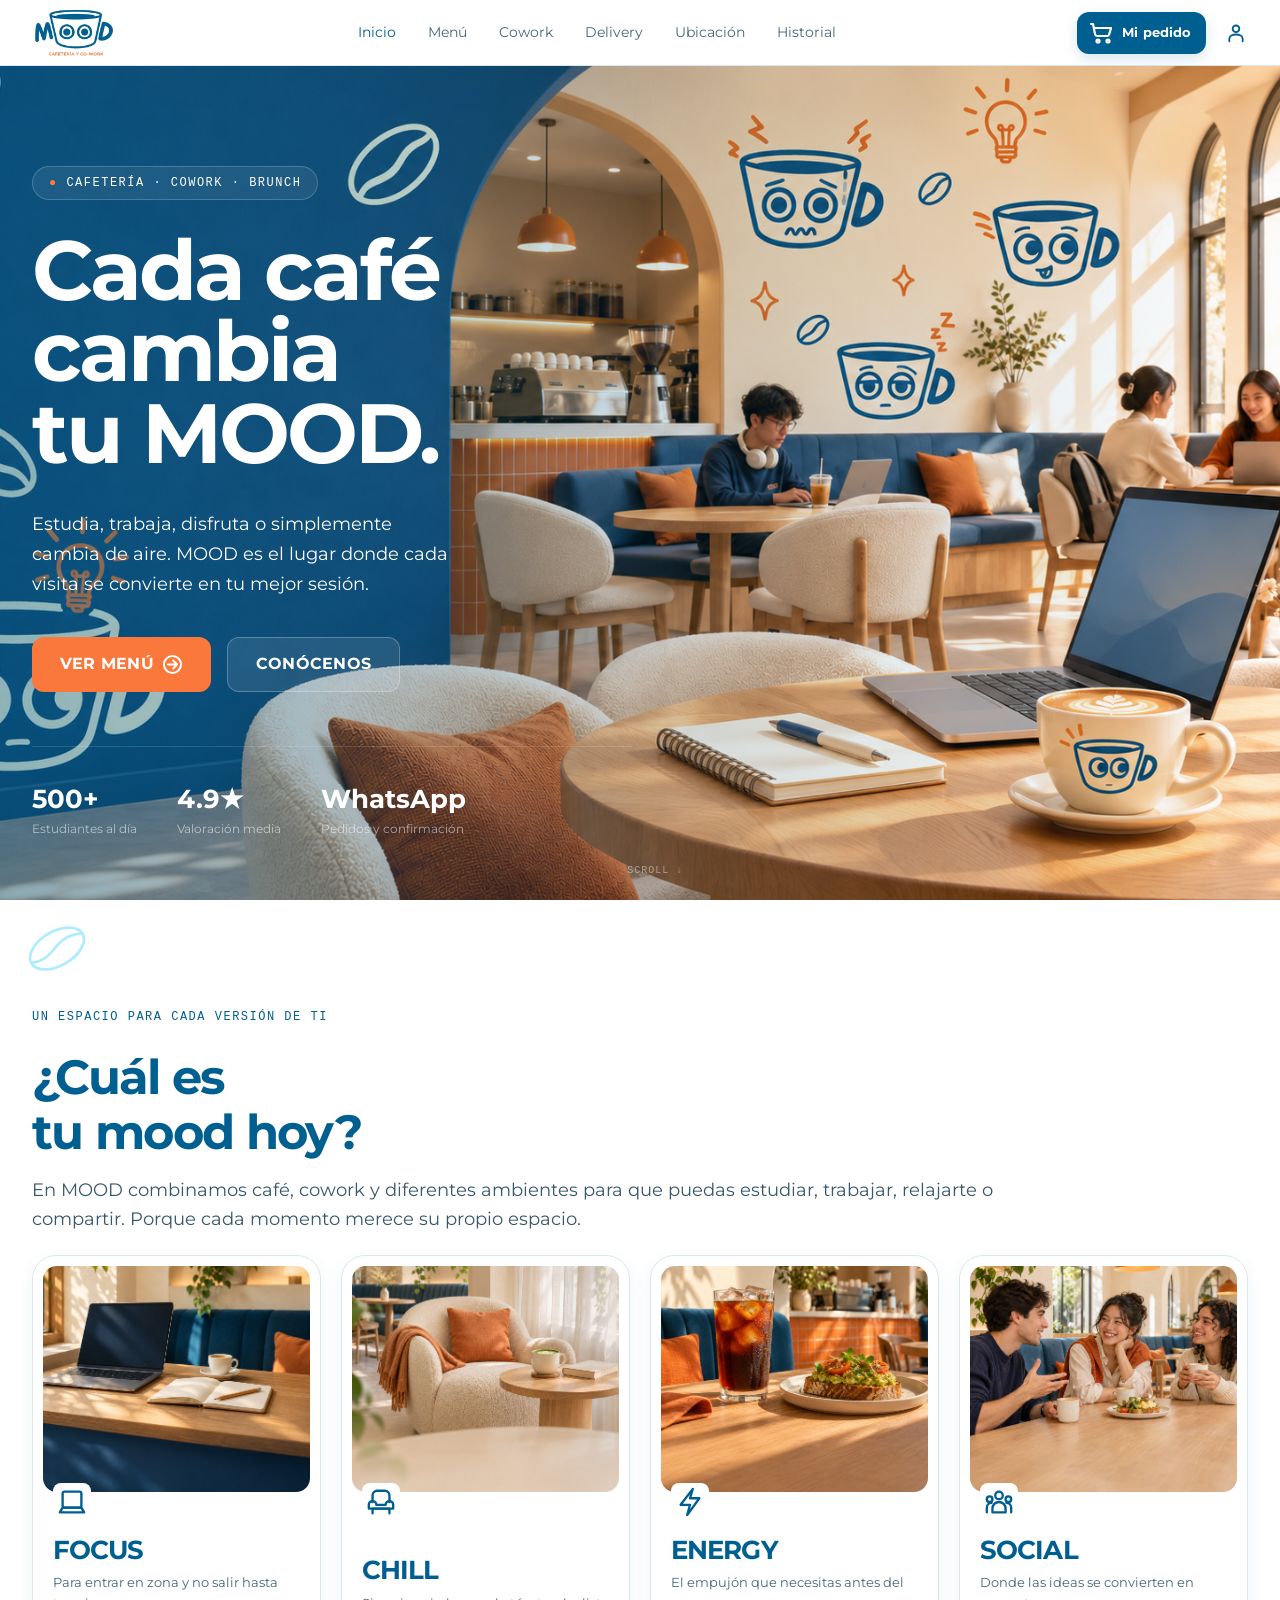
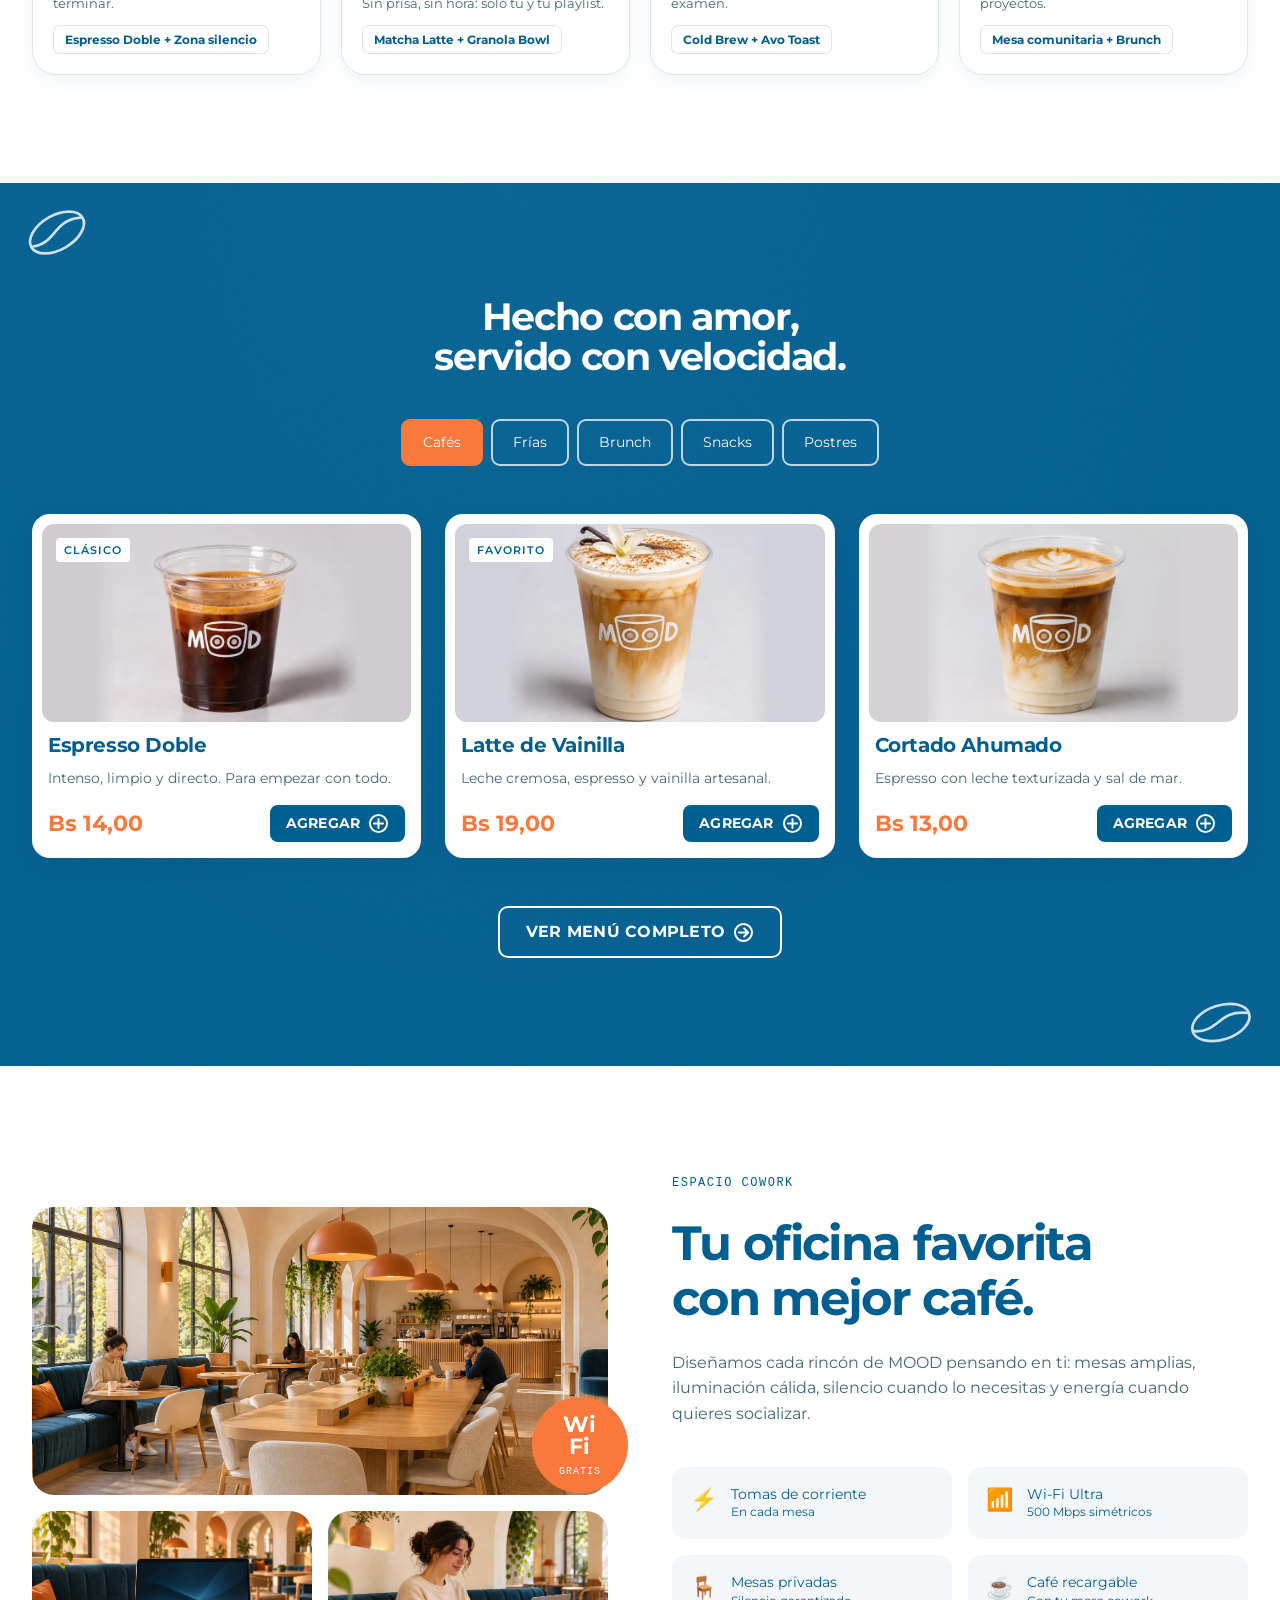
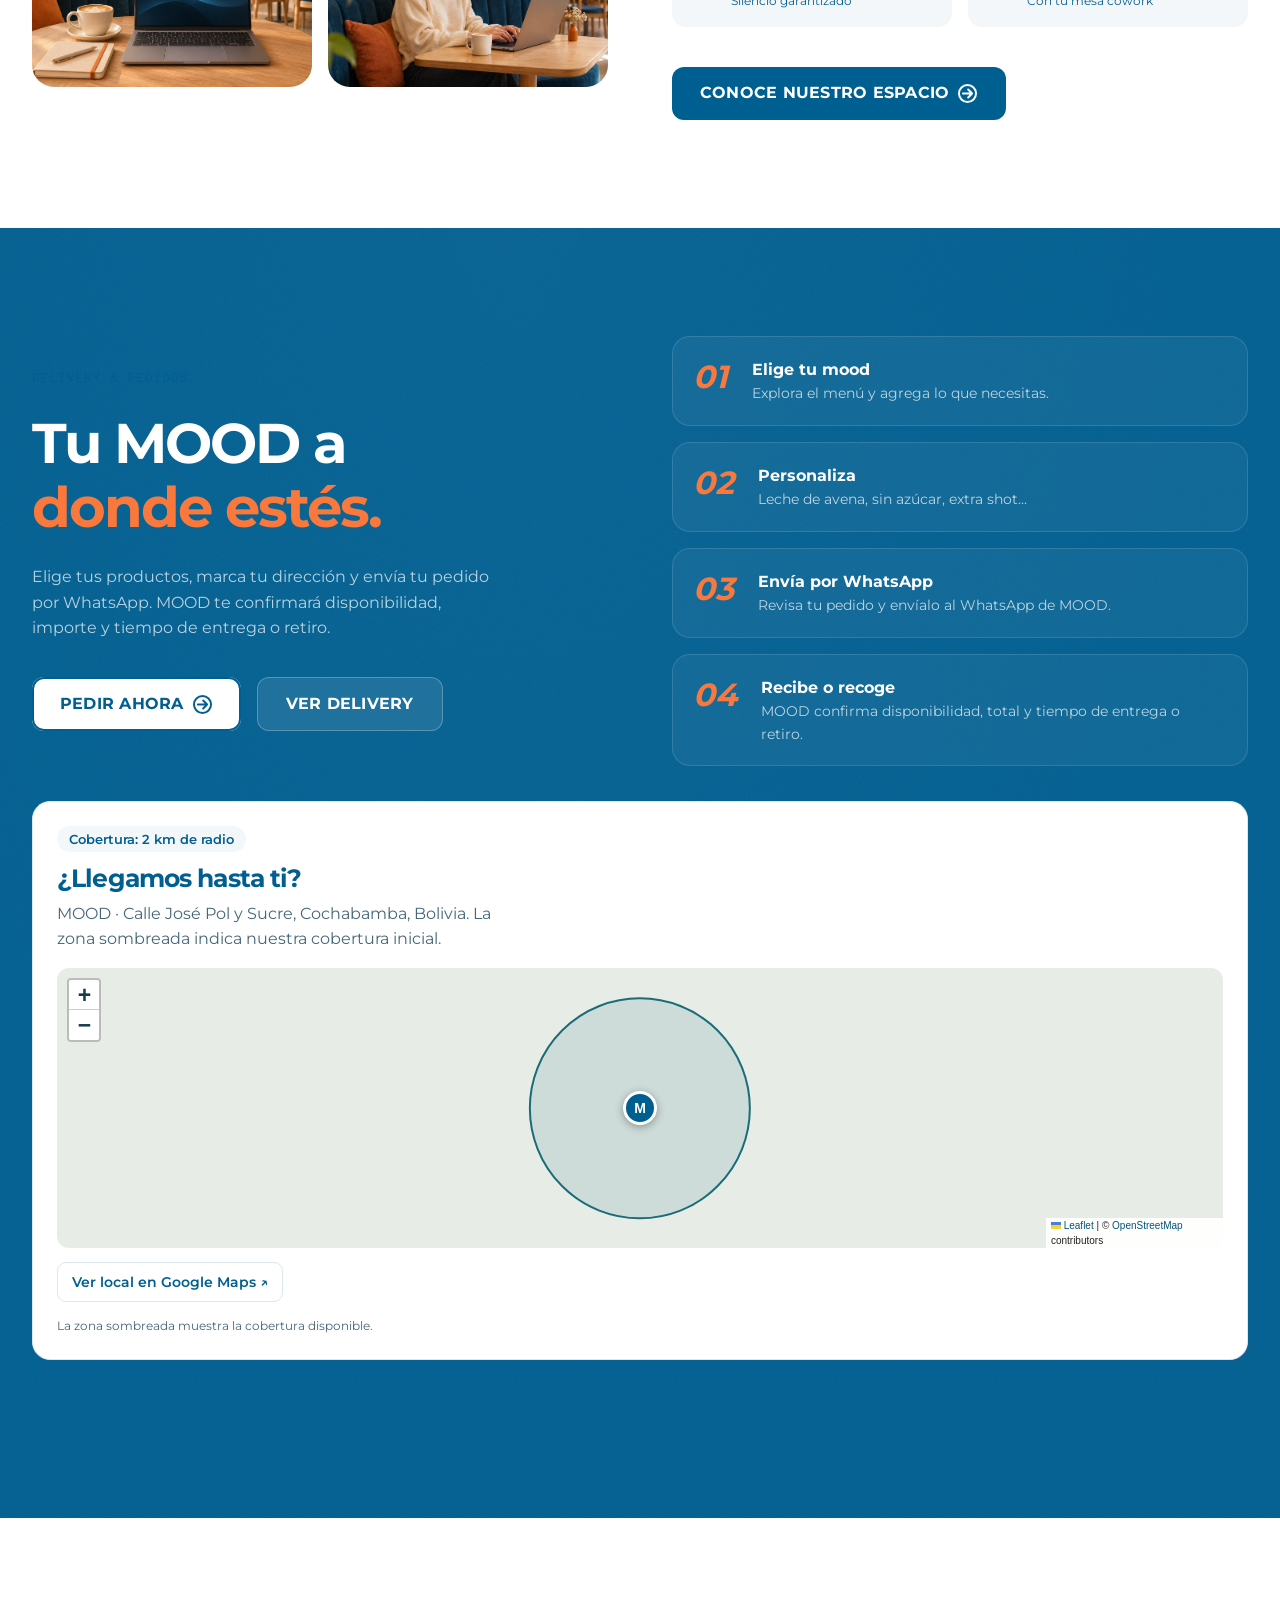
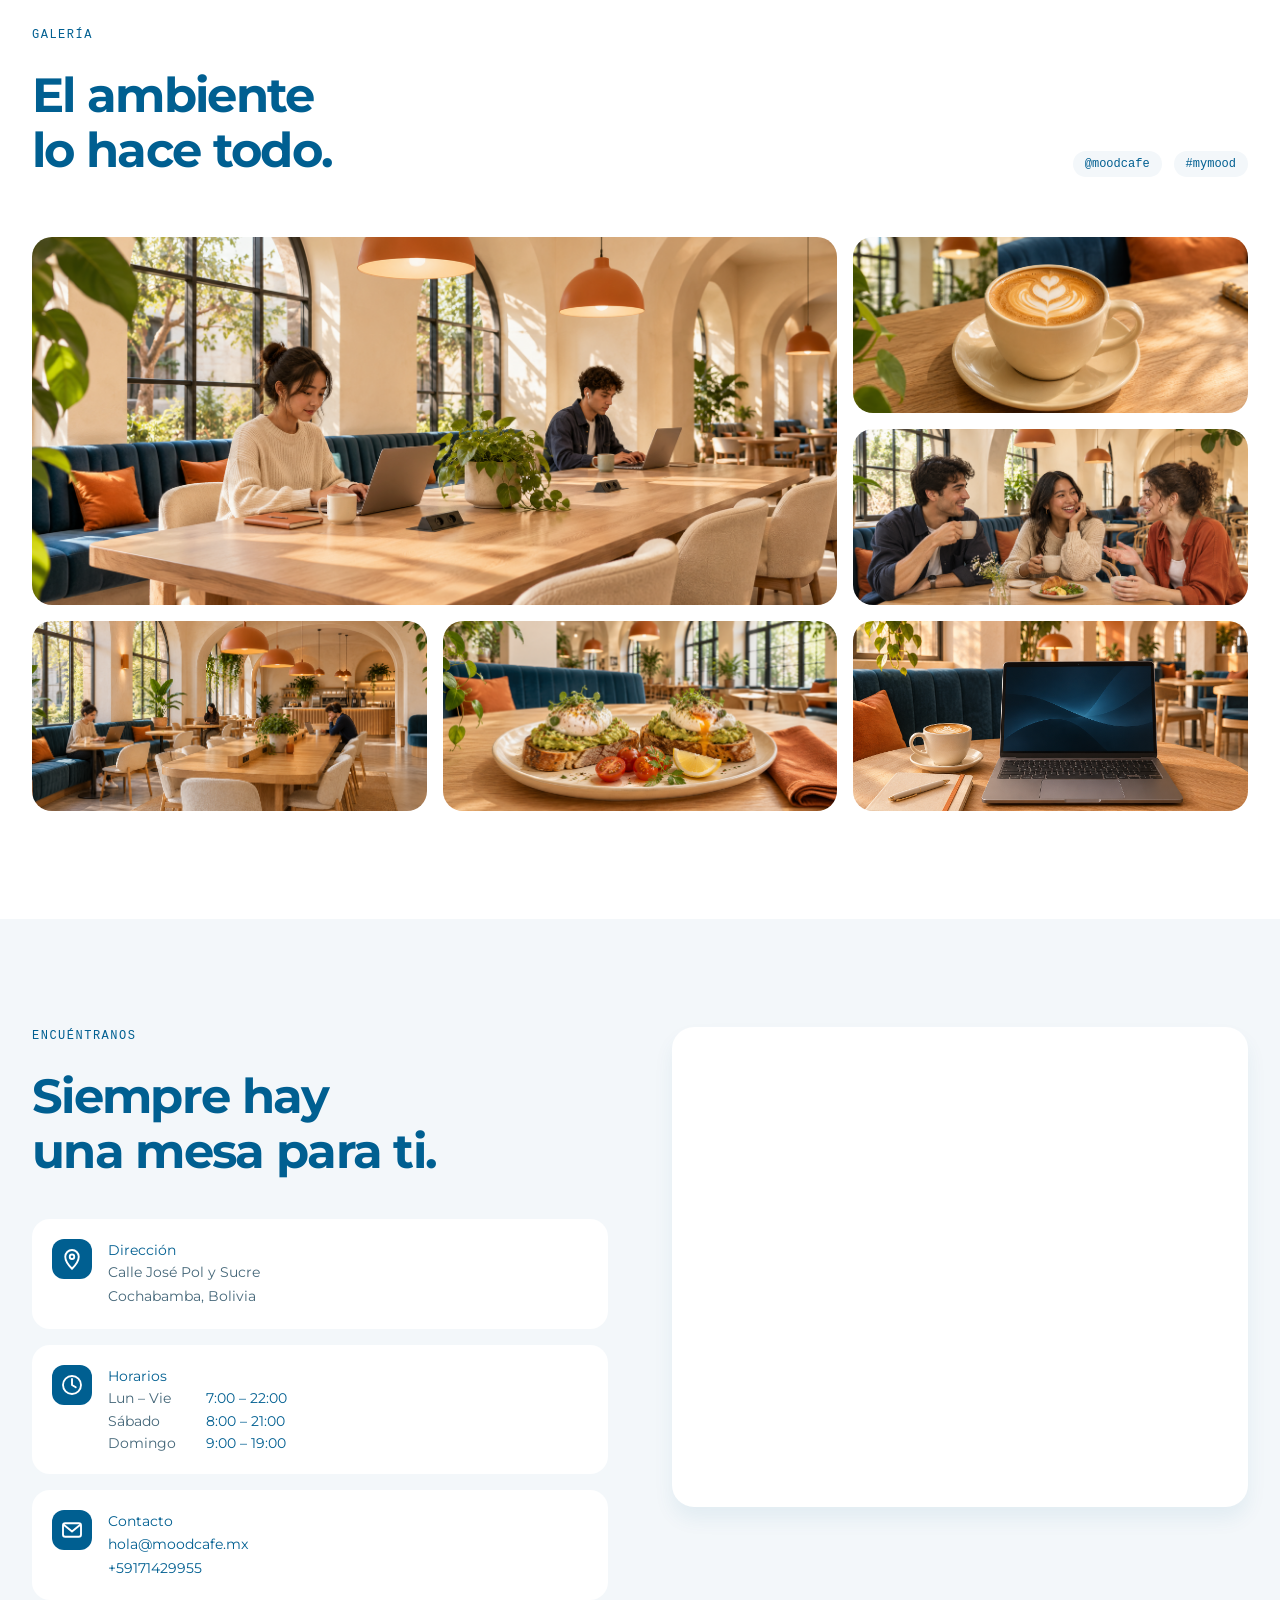
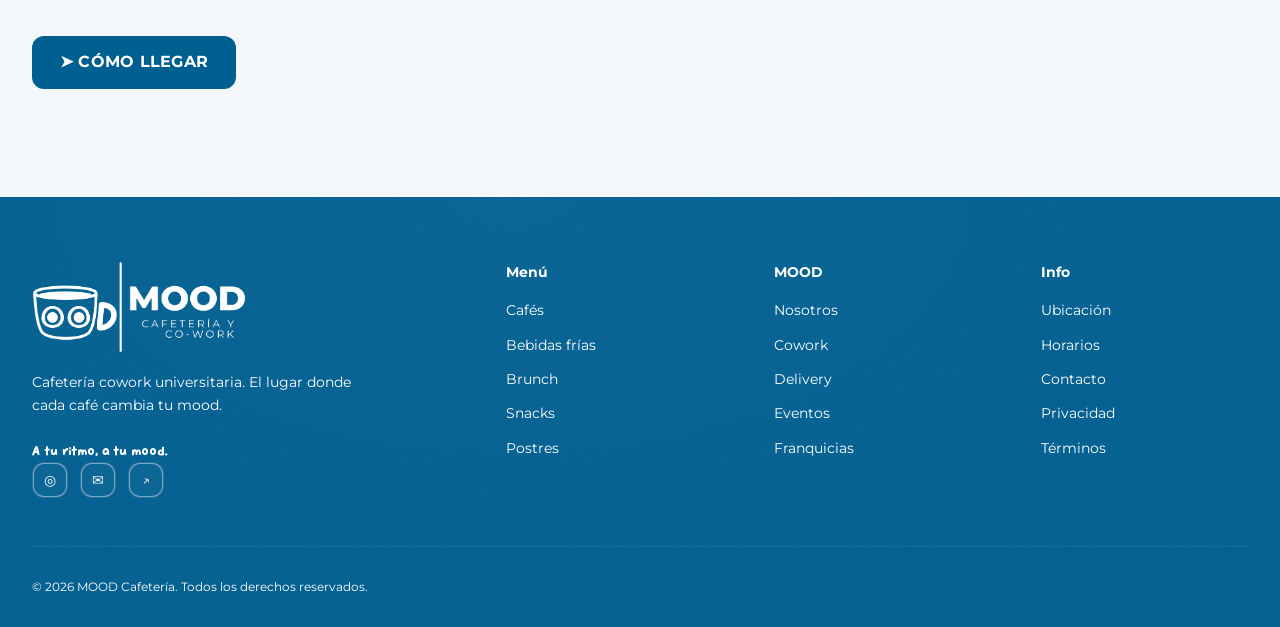
==== MOOD-web/index.html @ 13b91540 "Agregar sitio MOOD-web" ====
<!doctype html>
<html lang="es">
<head>
  <!-- PERSONALIZA EN EDITAR-IMAGENES.js Y EDITAR-DISENO.css -->
  <meta charset="utf-8"><meta name="viewport" content="width=device-width, initial-scale=1">
  <meta name="theme-color" content="#196d76"><meta name="description" content="MOOD: cafetería, cowork y brunch. Cada café cambia tu mood.">
  <title>MOOD — Cada café cambia tu mood</title>
  <link rel="icon" href="assets/logo.webp"><link rel="stylesheet" href="sistema/fonts.min.css">
  <link rel="stylesheet" href="sistema/styles.min.css">
  <link rel="stylesheet" href="EDITAR-DISENO.css">
  <link rel="stylesheet" href="sistema/vendor/leaflet/leaflet.css">
  <link rel="stylesheet" href="sistema/delivery.css">
  <link rel="stylesheet" href="sistema/pedidos.css">
  <script defer src="EDITAR-IMAGENES.js"></script>
  <script defer src="sistema/contenido.min.js"></script>
  <script defer src="EDITAR-SUPABASE.js"></script><script defer src="sistema/cuentas.js"></script>
  <script defer src="sistema/movimiento.js"></script>
  <script defer src="sistema/app.min.js"></script>
  <script defer src="EDITAR-DELIVERY.js"></script>
  <script defer src="sistema/delivery.js"></script>
  <script defer src="EDITAR-PEDIDOS.js"></script>
  <script defer src="sistema/recojo.js"></script>
  <script defer src="sistema/pedidos.js"></script>
  <script defer src="sistema/seguimiento.js"></script>
<link rel="stylesheet" href="sistema/panel.css">
<link rel="stylesheet" href="sistema/movimiento.css">
<link rel="stylesheet" href="sistema/interacciones.css">
<link rel="stylesheet" href="sistema/marca.css">
<link rel="stylesheet" href="sistema/carrito.css">
<script defer src="sistema/marca.js"></script>
<script defer src="sistema/carrito.js"></script>
<link rel="stylesheet" href="sistema/ver-contrasena.css">
<script defer src="sistema/ver-contrasena.js"></script>
</head>
<body>
  <a class="skip" href="#main">Saltar al contenido</a>
  <header class="header"><div class="nav-wrap">
    <a class="brand" href="#inicio" aria-label="MOOD, inicio"><img data-media="logo" src="assets/logo.webp" alt="MOOD Cafetería"></a>
    <nav id="navigation" aria-label="Navegación principal"><a href="#inicio">Inicio</a><a href="#menu">Menú</a><a href="#cowork">Cowork</a><a href="#delivery">Delivery</a><a href="#ubicacion">Ubicación</a><a href="#mis-pedidos">Historial</a></nav>
    <div class="nav-actions"><a class="icon-button bag" href="#carrito" aria-label="Ver mi pedido, sin productos" title="Abrir mi pedido"><svg viewBox="0 0 24 24" aria-hidden="true" focusable="false"><path d="M2 3h2l2.1 10.4a2 2 0 0 0 2 1.6h10.1a2 2 0 0 0 2-1.6L22 7H5"/><circle cx="9" cy="20" r="1.5"/><circle cx="19" cy="20" r="1.5"/></svg><strong class="cart-label" aria-hidden="true">Mi pedido</strong><span id="cart-count" aria-hidden="true" hidden>0</span></a><button class="icon-button" data-action="login" aria-label="Abrir mi cuenta"><svg viewBox="0 0 24 24"><circle cx="12" cy="7" r="4"/><path d="M4 22v-3c0-7 16-7 16 0v3"/></svg></button><button class="icon-button hamburger" aria-label="Abrir menú" aria-controls="navigation" aria-expanded="false" data-action="nav">☰</button></div>
  </div></header>
  <main id="main" tabindex="-1"></main>
  <dialog id="modal"><button class="close" data-action="close" aria-label="Cerrar">×</button><div id="modal-content"></div></dialog>
  <div id="toast" role="status" aria-live="polite"></div>
  <noscript>Activa JavaScript para explorar el menú y preparar tu pedido por WhatsApp.</noscript>
</body>
</html>
---- MOOD-web/sistema/fonts.min.css ----
@font-face{font-family:'DM Sans';font-style:normal;font-weight:400;font-display:swap;src:url(../assets/fonts/font-0.ttf) format('truetype')}@font-face{font-family:'DM Sans';font-style:normal;font-weight:500;font-display:swap;src:url(../assets/fonts/font-1.ttf) format('truetype')}@font-face{font-family:'DM Sans';font-style:normal;font-weight:600;font-display:swap;src:url(../assets/fonts/font-2.ttf) format('truetype')}@font-face{font-family:'DM Sans';font-style:normal;font-weight:700;font-display:swap;src:url(../assets/fonts/font-3.ttf) format('truetype')}@font-face{font-family:Fraunces;font-style:italic;font-weight:700;font-display:swap;src:url(../assets/fonts/font-4.ttf) format('truetype')}@font-face{font-family:Fraunces;font-style:normal;font-weight:700;font-display:swap;src:url(../assets/fonts/font-5.ttf) format('truetype')}
---- MOOD-web/sistema/styles.min.css ----
*{box-sizing:border-box}html{scroll-behavior:smooth;scroll-padding-top:80px}body{margin:0;background:var(--cream);color:var(--dark);font:16px/1.6 var(--sans)}button,input,select,textarea{font:inherit}a,button,input,textarea{touch-action:manipulation}a,button{-webkit-tap-highlight-color:transparent}a{color:var(--teal);text-decoration:none}button{cursor:pointer}button:disabled{opacity:.5;cursor:not-allowed}button{border:0}a:focus-visible,button:focus-visible{outline:3px solid var(--orange);outline-offset:4px}input:focus,textarea:focus{outline:2px solid var(--teal);outline-offset:2px}img,video{display:block;width:100%;height:100%;object-fit:cover}h1,h2,h3,h4{font-family:var(--serif);line-height:1.14;letter-spacing:-.035em;margin:0 0 24px}h1,h2{font-size:48px}h3{font-size:26px}h4{font-size:20px}p{margin:0 0 24px;color:var(--muted)}em{color:var(--teal)}.container{width:min(var(--width),calc(100% - 64px));margin:auto}.section{padding:108px 0;scroll-margin-top:64px}.eyebrow{display:block;font:12px/1.5 monospace;letter-spacing:1.5px;color:var(--teal);margin-bottom:24px;text-transform:uppercase}.button{display:inline-flex;align-items:center;justify-content:center;gap:8px;padding:15px 28px;border-radius:12px;background:var(--teal);color:var(--surface);font-weight:700;font-size:16px;line-height:1.4;transition:background .2s,transform .2s}.button:hover{filter:brightness(1.08);transform:translateY(-1px)}.orange{background:var(--orange)}.light{background:var(--cream);color:var(--teal)}.glass{background:color-mix(in srgb,var(--surface) 9.41%,transparent);border:1px solid color-mix(in srgb,var(--surface) 25.1%,transparent);color:var(--surface)}.small{font-size:14px;padding:10px 20px}.wide{width:100%}.text-button{padding:6px 0;background:0 0;color:var(--teal)}.actions{display:flex;gap:16px;flex-wrap:wrap;margin-top:36px}.header{height:66px;background:color-mix(in srgb,var(--cream) 96%,transparent);backdrop-filter:blur(12px);position:sticky;top:0;z-index:20;border-bottom:1px solid var(--line)}.nav-wrap{max-width:1232px;width:calc(100% - 64px);margin:auto;height:100%;display:flex;align-items:center;justify-content:space-between;gap:24px}.brand{width:56px;height:40px;flex-shrink:0}.brand img{object-fit:contain;background:0 0}nav{display:flex;gap:32px}nav a{color:var(--muted);font-size:14px}nav a.active,nav a:hover{color:var(--teal)}.nav-actions{display:flex;align-items:center;gap:18px}.nav-order{padding:11px 20px;font-size:14px;border-radius:16px}.icon-button{display:inline-flex;align-items:center;justify-content:center;width:24px;height:32px;background:0 0;color:var(--teal);position:relative;padding:2px}.icon-button svg{width:22px;height:22px;fill:none;stroke:currentColor;stroke-width:1.6;stroke-linecap:round;stroke-linejoin:round}.bag span{position:absolute;right:-9px;top:-5px;background:var(--orange);color:var(--surface);border-radius:50%;min-width:20px;height:20px;text-align:center;font-size:12px;line-height:20px}.hamburger{display:none}.hero{min-height:calc(100svh - 66px);position:relative;isolation:isolate;background:var(--teal);display:flex;align-items:center;color:var(--surface);padding:100px 0 60px}.hero>.media{position:absolute;inset:0;z-index:-2}.hero:after{content:'';position:absolute;inset:0;z-index:-1;background:linear-gradient(90deg,color-mix(in srgb,var(--teal) 83%,transparent),color-mix(in srgb,var(--teal) 66%,transparent) 55%,color-mix(in srgb,var(--dark) 44%,transparent))}.hero .container{max-width:1232px}.hero h1{font-size:84px;line-height:.97;letter-spacing:-5px;margin:30px 0 36px}.hero h1 em{color:var(--orange)}.hero p{font-size:18px;line-height:1.65;color:color-mix(in srgb,var(--surface) 74.9%,transparent);max-width:420px;margin:0}.hero .eyebrow{display:inline-block;border:1px solid color-mix(in srgb,var(--surface) 18.82%,transparent);background:color-mix(in srgb,var(--surface) 7.06%,transparent);color:var(--surface);padding:7px 16px;border-radius:30px;margin:0}.dot{color:var(--orange)}.hero .actions{margin-top:38px}.stats{display:flex;gap:40px;border-top:1px solid color-mix(in srgb,var(--surface) 12.55%,transparent);width:600px;max-width:100%;padding-top:36px;margin-top:54px}.stats strong{font:700 26px var(--serif);display:block}.stats small{font-size:12px;color:color-mix(in srgb,var(--surface) 56.47%,transparent)}.scroll-hint{position:absolute;bottom:24px;left:49%;font:10px monospace;letter-spacing:1px;color:color-mix(in srgb,var(--surface) 43.92%,transparent)}.section-heading{display:flex;justify-content:space-between;align-items:flex-end;gap:48px;margin-bottom:60px}.section-heading h2{margin:0}.section-heading p{max-width:340px;font-size:14px;margin:0}.mood-grid{display:grid;grid-template-columns:repeat(4,1fr);gap:20px}.mood-card{height:420px;border-radius:24px;position:relative;overflow:hidden;background:var(--teal);color:var(--surface);padding:28px;text-align:left;display:flex;flex-direction:column;justify-content:flex-end}.mood-card>.media{position:absolute;inset:0;height:65%;opacity:.65}.mood-card:after{position:absolute;content:'';inset:0;background:linear-gradient(transparent 10%,color-mix(in srgb,var(--teal) 38%,transparent) 30%,var(--teal) 67%)}.mood-card>:not(.media){z-index:1;position:relative}.mood-card .mood-icon{position:absolute;top:28px;left:28px;font-size:30px}.mood-card h3{font-size:36px;margin:0 0 8px}.mood-card p{color:inherit;opacity:.8;font-size:14px;margin-bottom:16px}.mood-card small{align-self:flex-start;padding:5px 12px;border-radius:30px;background:color-mix(in srgb,var(--surface) 8.63%,transparent);font-size:12px;font-weight:700}.mood-card.chill{background:var(--pale);color:var(--teal)}.mood-card.chill:after{background:linear-gradient(transparent,var(--pale) 70%)}.mood-card.energy{background:var(--orange)}.mood-card.energy:after{background:linear-gradient(transparent,var(--orange) 70%)}.mood-card.social{background:var(--social);color:var(--dark)}.mood-card.social:after{background:linear-gradient(transparent,var(--social) 70%)}.menu-preview{background:var(--dark);color:var(--surface)}.menu-banner{background:var(--banner);border:6px solid color-mix(in srgb,var(--banner) 70%,var(--dark));text-align:center;margin-bottom:36px;padding:0 20px;font:700 48px/1.04 var(--serif);letter-spacing:-1.7px}.menu-banner em{color:var(--cream)}.tabs{display:flex;gap:8px;flex-wrap:wrap}.preview-tabs{justify-content:center;margin:36px 0 48px}.tabs button{padding:8px 16px;background:var(--pale);color:var(--teal);border-radius:9px;font-size:14px}.preview-tabs button{padding:10px 20px;background:color-mix(in srgb,var(--surface) 4.31%,transparent);color:var(--pale);border:1px solid color-mix(in srgb,var(--surface) 12.55%,transparent)}.tabs button.active{background:var(--orange);color:var(--surface)}.products{display:grid;grid-template-columns:repeat(3,minmax(0,1fr));gap:24px}.product{border:1px solid var(--line);border-radius:var(--radius);overflow:hidden;background:var(--surface);color:var(--dark)}.product-image{height:208px;position:relative;overflow:hidden}.product-image .media{height:100%}.product-image .tag{position:absolute;top:14px;left:14px;font:11px monospace;letter-spacing:1px;padding:5px 8px;background:var(--cream);color:var(--muted);border-radius:4px}.product-body{padding:18px 20px}.product h3{font-size:20px;margin:0 0 10px;letter-spacing:-.02em}.product p{font-size:14px;margin:0 0 16px;min-height:22px}.product .eyebrow{font-size:10px;margin-bottom:10px;letter-spacing:1px}.product-bottom{display:flex;align-items:center;justify-content:space-between;gap:10px}.price{color:var(--teal);font:700 22px var(--serif)}.add{padding:8px 16px;font-size:14px;border-radius:8px}.add.added{background:var(--success)}.center{text-align:center;margin-top:48px}.two-col{display:grid;grid-template-columns:1fr 1fr;gap:64px;align-items:center}.collage{display:grid;grid-template-columns:1fr 1fr;gap:16px;position:relative}.collage .media{height:176px;border-radius:22px;overflow:hidden}.collage .media:first-child{grid-column:span 2;height:288px}.wifi{position:absolute;top:190px;right:-20px;width:96px;height:96px;border-radius:50%;background:var(--orange);color:var(--surface);display:grid;place-content:center;text-align:center;font:700 22px/1 var(--serif)}.wifi small{font:10px monospace;letter-spacing:1px;margin-top:8px}.features{display:grid;grid-template-columns:1fr 1fr;gap:16px;margin:40px 0}.feature{background:var(--pale);border-radius:14px;padding:18px;display:flex;gap:14px;line-height:1.4;font-size:14px}.feature span{font-size:22px}.feature small{color:var(--teal);display:block;font-size:12px}.delivery{background:var(--teal);color:var(--surface)}.delivery p{color:color-mix(in srgb,var(--surface) 70.98%,transparent);max-width:460px}.delivery h2{font-size:56px}.delivery em{color:var(--orange)}.steps{display:grid;gap:16px}.step{display:flex;gap:24px;padding:20px;background:color-mix(in srgb,var(--surface) 5.1%,transparent);border:1px solid color-mix(in srgb,var(--surface) 12.55%,transparent);border-radius:18px}.step strong{color:var(--orange);font:italic 700 32px var(--serif)}.step b{display:block}.step p{margin:0;font-size:14px}.gallery{display:grid;grid-template-columns:repeat(3,1fr);grid-template-rows:176px 176px 190px;gap:16px}.gallery button{padding:0;border-radius:20px;overflow:hidden;background:0 0}.gallery button:first-child{grid-column:span 2;grid-row:span 2}.gallery .media{height:100%;transition:transform .4s}.gallery button:hover .media{transform:scale(1.025)}.gallery button:nth-child(4){grid-column:1}.gallery-tags{display:flex;gap:12px;font:12px monospace;color:var(--teal)}.gallery-tags span{background:var(--pale);padding:6px 12px;border-radius:20px}.location{background:var(--pale)}.location .two-col{align-items:start}.location h2{margin-bottom:40px}.info-card{display:flex;gap:16px;border-radius:18px;background:var(--surface);padding:20px;margin-bottom:16px;font-size:14px}.info-icon{background:var(--teal);color:var(--surface);display:grid;place-items:center;width:40px;height:40px;border-radius:12px;flex-shrink:0;font-size:22px}.info-card p{font-size:14px;margin:0;line-height:1.7}.info-card table{color:var(--muted);font-size:14px;border-collapse:collapse}.info-card td{padding:0 30px 0 0}.info-card td+td{color:var(--teal)}.location-map{position:relative;height:480px;border-radius:22px;overflow:hidden;box-shadow:0 12px 20px color-mix(in srgb,var(--dark) 7%,transparent);background:var(--surface)}.location-map iframe{display:block;width:100%;height:100%;border:0;filter:saturate(.96) contrast(1.01)}.footer{background:var(--dark);padding:64px 0 30px;font-size:14px}.footer-grid{display:grid;grid-template-columns:2fr 1fr 1fr 1fr;gap:60px}.footer .brand{display:block;margin-bottom:18px}.footer p{max-width:320px}.footer b{color:var(--surface);display:block;margin-bottom:16px}.footer ul{list-style:none;margin:0;padding:0}.footer li{margin-bottom:12px}.footer a{color:var(--muted)}.social-links{display:flex;gap:12px}.social-links a{border:1px solid color-mix(in srgb,var(--surface) 8.24%,transparent);background:color-mix(in srgb,var(--surface) 3.14%,transparent);border-radius:12px;display:grid;place-items:center;width:36px;height:36px}.footer-bottom{border-top:1px solid color-mix(in srgb,var(--surface) 6.27%,transparent);margin-top:48px;padding-top:30px;display:flex;justify-content:space-between;gap:20px;color:var(--muted);font-size:12px}.footer-bottom span:last-child{font-family:monospace}.page{padding:56px 0 100px;min-height:calc(100svh - 66px)}.page-top{display:flex;justify-content:space-between;align-items:center;margin-bottom:44px}.page h1{margin-bottom:18px}.catalog-heading{margin-bottom:40px}.catalog-heading .eyebrow{margin-bottom:20px}.filter-box{padding:16px;background:var(--surface);border:1px solid var(--line);border-radius:18px;margin-bottom:32px}.search{position:relative;margin-bottom:16px}.search span{position:absolute;left:16px;top:9px;color:var(--teal)}.search input{width:100%;padding:12px 16px 12px 46px;background:var(--pale);border:0;border-radius:10px;color:var(--dark)}.catalog .product p{min-height:45px}.no-results{grid-column:1/-1;text-align:center;padding:60px}.checkout-page{max-width:1152px}.checkout-page>.text-button{display:inline-block;margin-bottom:32px}.checkout-grid{display:grid;grid-template-columns:minmax(0,2.1fr) minmax(280px,1fr);gap:32px;margin-top:40px;align-items:start}.panel{padding:24px;border-radius:18px;background:var(--surface);border:1px solid var(--line)}.summary h3{margin-bottom:20px}.summary-row{display:flex;justify-content:space-between;gap:10px;color:var(--muted);font-size:14px;margin-bottom:8px}.summary-total{display:flex;justify-content:space-between;align-items:center;gap:10px;border-top:1px solid var(--line);margin-top:20px;padding-top:20px}.summary-total strong{font:700 26px var(--serif);color:var(--teal)}.summary-wrap>.button{margin-top:16px}.summary-wrap>.text-button{display:block;margin:18px auto;text-align:center}.cart-list{display:grid;gap:16px}.cart-item{display:grid;grid-template-columns:96px 1fr auto auto;gap:16px;align-items:center;padding:16px;background:var(--surface);border:1px solid var(--line);border-radius:18px}.cart-item>.media{width:96px;height:96px;border-radius:12px;overflow:hidden}.cart-item h3{font-size:20px;margin:0 0 6px}.cart-item p{font-size:14px;margin:0}.remove{background:0 0;color:var(--orange);text-decoration:underline;padding:0;font-size:13px}.quantity{display:flex;border:1px solid var(--line);border-radius:10px;align-items:center;overflow:hidden}.quantity button{background:0 0;color:var(--teal);width:32px;height:40px}.quantity span{min-width:28px;text-align:center}.cart-item>.price{font-size:16px;margin-left:24px;white-space:nowrap}.empty{text-align:center;padding:80px 20px;background:var(--surface);border-radius:18px}.delivery-options{display:grid;grid-template-columns:1fr 1fr;gap:16px;margin-bottom:24px}.delivery-options button{text-align:left;background:var(--surface);color:var(--dark);padding:22px 20px;border-radius:18px;border:1px solid var(--line)}.delivery-options button.active{background:var(--teal);color:var(--surface);border-color:var(--teal)}.delivery-options h3{font-size:20px;margin:0 0 12px}.delivery-options p{font-size:14px;color:inherit;opacity:.7;margin:0}.form-grid{display:grid;grid-template-columns:1fr 1fr;gap:16px}.form-grid .full{grid-column:1/-1}label{display:block;font-size:14px}label input:not([type=checkbox]),label textarea{display:block;width:100%;background:var(--pale);border:1px solid transparent;border-radius:10px;padding:12px;margin-top:6px;min-width:0}textarea{resize:vertical;min-height:84px}.note{font-size:12px;margin:12px 0 0;text-align:center}.form-note{text-align:left;margin-top:20px}.error{color:var(--error);font-size:14px;margin:16px 0}.error:empty{display:none}dialog{border:0;border-radius:26px;background:var(--cream);color:var(--dark);padding:30px 28px;width:min(448px,calc(100% - 32px));max-height:90svh;box-shadow:0 30px 55px #0002}dialog::backdrop{background:#0008;backdrop-filter:blur(5px)}body:has(dialog[open]){overflow:hidden}.close{position:absolute;right:24px;top:24px;background:var(--pale);color:var(--teal);width:26px;height:26px;border-radius:50%;font-size:22px;line-height:20px}.auth h2{font-size:32px;margin-bottom:12px}.auth .eyebrow{font-size:11px;margin:0 0 16px}.auth p{font-size:14px;margin-bottom:24px}.auth label{margin:0 0 16px}.auth input:not([type=checkbox]){background:var(--surface);border:1px solid var(--line)}.auth-options{display:flex;justify-content:space-between;gap:10px;font-size:12px;align-items:center;margin:12px 0 24px}.auth-options label{font-size:12px;display:flex;align-items:center;gap:5px;margin:0}.auth-options button{font-size:12px;text-decoration:underline;background:0 0;color:var(--teal);padding:0}.auth .text-button{display:block;margin:12px auto 0;font-size:14px}.lightbox{width:min(1000px,calc(100% - 40px));padding:45px 18px 18px}.lightbox .media{max-height:75svh;height:auto}.lightbox img,.lightbox video{max-height:75svh;object-fit:contain}#toast{position:fixed;bottom:24px;left:50%;transform:translate(-50%,20px);opacity:0;background:var(--teal);color:var(--surface);border-radius:12px;padding:12px 24px;box-shadow:0 8px 30px #0002;z-index:60;transition:.2s;pointer-events:none;text-align:center;max-width:calc(100% - 32px)}#toast.show{opacity:1;transform:translate(-50%,0)}.skip{position:fixed;left:10px;top:-100px;z-index:100;background:var(--surface);padding:10px}.skip:focus{top:10px}.editor-toggle{position:fixed;bottom:20px;right:20px;z-index:30}.editor{position:fixed;right:18px;bottom:80px;z-index:30;width:min(360px,calc(100% - 36px));max-height:75svh;overflow:auto;box-shadow:0 10px 60px #0003}.editor h3{font-size:24px}.editor label{margin-top:10px}.editor input,.editor select{max-width:100%;font-size:13px}.editor p{font-size:13px}.editor input[type=url],.editor select{width:100%;padding:8px;border:1px solid var(--line)}@media(min-width:1600px){.hero{padding-top:110px}.moods .container{max-width:1232px}}@media(max-width:1100px){.container{width:calc(100% - 48px)}.nav-wrap{width:calc(100% - 48px)}nav{gap:20px}.section{padding:80px 0}.two-col{gap:36px}h1,h2{font-size:40px}.hero h1{font-size:74px}.mood-card{padding:20px;height:390px}.mood-card h3{font-size:30px}.mood-card small{font-size:10px;padding:5px 8px}.features{gap:10px}.feature{padding:12px;gap:8px}.footer-grid{gap:28px}.cart-item{grid-template-columns:74px 1fr auto;gap:12px}.cart-item>.media{width:74px;height:74px}.cart-item>.price{grid-column:3;margin:0}.quantity{grid-column:3;grid-row:1}.cart-item>.price{grid-row:2}.cart-item>div:nth-child(2){grid-row:span 2}.checkout-grid{gap:20px}.product-body{padding:16px}.product h3{font-size:19px}}@media(max-width:800px){.mood-grid{grid-template-columns:repeat(2,1fr)}.mood-card{height:360px}.mood-card small{font-size:12px}.two-col{grid-template-columns:1fr;gap:48px}.cowork .two-col{align-items:start}.collage{max-width:600px}.products{grid-template-columns:repeat(2,minmax(0,1fr))}.menu-preview .products .product:last-child{display:none}.gallery{grid-template-rows:145px 145px 160px}.location-map{height:390px}.footer-grid{grid-template-columns:2fr 1fr 1fr}.footer-grid>div:last-child{grid-column:2}.checkout-grid{grid-template-columns:1fr}.summary-wrap{max-width:none}.nav-actions{gap:12px}nav{gap:16px}nav a{font-size:13px}.nav-wrap{gap:16px}.nav-order{padding:10px 14px;font-size:12px}.hero h1{font-size:72px}.section-heading{gap:24px}.section-heading p{max-width:260px}.menu-banner{font-size:40px}.checkout-page h1{font-size:40px}.cart-item{grid-template-columns:80px 1fr auto auto}.cart-item>.media{width:80px;height:80px}.cart-item>div:nth-child(2){grid-row:auto}.cart-item .quantity{grid-column:auto;grid-row:auto}.cart-item>.price{grid-column:auto;grid-row:auto}}@media(max-width:600px){body{font-size:15px}.container,.nav-wrap{width:calc(100% - 36px)}.header{height:64px}.brand{width:50px;height:36px}.nav-actions{gap:16px}.hamburger{display:inline-flex;font-size:24px}.nav-order{font-size:12px;padding:10px 12px}.nav-wrap nav{display:none;position:absolute;top:64px;left:0;right:0;padding:16px 24px;background:var(--cream);box-shadow:0 12px 16px #0001}.nav-wrap nav.open{display:flex;flex-direction:column;gap:0}.nav-wrap nav a{font-size:16px;padding:12px 0}.hero{min-height:calc(100svh - 64px);padding:64px 0 64px}.hero h1{font-size:62px;letter-spacing:-3px;margin:28px 0}.hero p{font-size:16px;max-width:340px}.hero .eyebrow{font-size:10px}.hero:after{background:linear-gradient(90deg,color-mix(in srgb,var(--teal) 92%,transparent),color-mix(in srgb,var(--teal) 75%,transparent))}.hero .actions{margin-top:28px}.button{padding:13px 21px;font-size:14px}.stats{gap:24px;margin-top:40px;padding-top:26px}.stats strong{font-size:23px}.stats small{font-size:10px}.scroll-hint{display:none}.section{padding:64px 0}h1,h2{font-size:36px}.section-heading{display:block;margin-bottom:32px}.section-heading p{max-width:100%;margin-top:22px}.mood-grid{gap:12px}.mood-card{height:330px;padding:17px;border-radius:20px}.mood-card .mood-icon{top:18px;left:18px;font-size:25px}.mood-card h3{font-size:28px}.mood-card p{font-size:12px}.mood-card small{font-size:9px;padding:5px 7px}.menu-banner{font-size:29px;border-width:4px;padding:6px 10px;letter-spacing:-1px}.preview-tabs{gap:6px;margin:24px 0 32px}.preview-tabs button{padding:8px 12px;font-size:12px}.products{grid-template-columns:1fr;gap:20px}.menu-preview .products .product:last-child{display:block}.product-image{height:auto;aspect-ratio:2/1}.product-body{padding:18px}.catalog .product p,.product p{min-height:0}.product h3{font-size:21px}.price{font-size:22px}.add{padding:9px 16px}.center{margin-top:32px}.collage .media{height:130px;border-radius:15px}.collage .media:first-child{height:230px}.wifi{top:150px;right:-8px;width:80px;height:80px;font-size:19px}.two-col{gap:36px}.features{margin:28px 0}.feature{font-size:12px}.feature small{font-size:11px}.delivery h2{font-size:40px}.step{padding:18px;gap:18px}.step strong{font-size:28px}.gallery{grid-template-columns:1fr 1fr;grid-template-rows:220px 120px 120px;gap:10px}.gallery button:first-child{grid-column:span 2;grid-row:span 1}.gallery button:nth-child(4){grid-column:auto}.gallery button{border-radius:14px}.gallery button:last-child{display:none}.gallery-tags{margin-top:20px}.location h2{margin-bottom:30px}.location-map{height:350px}.info-card{padding:16px}.footer-grid{grid-template-columns:1fr 1fr;gap:32px}.footer-grid>div:first-child{grid-column:1/-1}.footer-grid>div:last-child{grid-column:auto}.footer-bottom{display:block;line-height:2}.footer-bottom span{display:block}.footer{padding-top:48px}.page{padding:30px 0 60px}.page-top{margin-bottom:32px}.checkout-page h1,.page h1{font-size:34px}.catalog-heading{margin-bottom:28px}.filter-box{padding:12px}.filter-box .tabs{gap:6px}.tabs button{font-size:12px;padding:8px 10px}.search input{font-size:14px}.checkout-grid{margin-top:28px}.cart-item{grid-template-columns:64px 1fr;gap:12px;padding:12px}.cart-item>.media{width:64px;height:64px;grid-row:1}.cart-item h3{font-size:17px}.cart-item p{font-size:12px}.cart-item .quantity{grid-column:2;grid-row:2;justify-self:start}.cart-item>.price{grid-column:1;grid-row:2;font-size:15px}.delivery-options{gap:10px}.delivery-options button{padding:16px 12px}.delivery-options h3{font-size:18px}.delivery-options p{font-size:12px}.form-grid{grid-template-columns:1fr}.form-grid .full{grid-column:auto}.panel{padding:20px}.auth h2{font-size:30px}.auth-options{font-size:11px}dialog{padding:28px 22px}.map-overlay{font-size:13px}.section .eyebrow{font-size:11px}.page-top .button{font-size:12px;padding:10px 12px}}@media(prefers-reduced-motion:reduce){html{scroll-behavior:auto}*,:after,:before{transition:none!important;animation:none!important}}.empty{max-width:512px;margin:40px auto 0;padding:40px 24px;border:1px solid var(--line)}.empty h3{font-size:30px}.empty p{font-size:14px}.empty-icon{display:grid;place-items:center;width:64px;height:64px;border-radius:50%;background:var(--pale);color:var(--teal);font-size:30px;margin:0 auto 24px}.header .brand{width:var(--logo-width);height:var(--logo-height)}@media(max-width:600px){.header .brand{width:var(--logo-mobile-width);height:var(--logo-mobile-height)}}
---- MOOD-web/EDITAR-DISENO.css ----
/* EDITA SOLO ESTE ARCHIVO PARA CAMBIAR COLORES Y TIPOGRAFÍAS.
   Guarda con Ctrl + S y actualiza el navegador con Ctrl + F5. */

:root {
  /* COLORES PRINCIPALES · guía visual aprobada */
  --brand-hover:#8CAACD;
  --accent-hover:#E6B482;
  --brand-active:#00A0FF;
  --accent-active:#FF9600;
  --disabled:#969696;
  --teal:    #005F91; /* Principal: botones, enlaces y fondos */
  --orange:  #FA783C; /* Acento: botones de compra y detalles */
  --cream:   #FFFFFF; /* Fondo de la página */
  --dark:    #005F91; /* Texto oscuro y secciones oscuras */
  --pale:    #F3F7FA; /* Fondos suaves y campos */
  --surface: #FFFFFF; /* Tarjetas y texto sobre fondos oscuros */
  --muted:   #456779; /* Texto secundario */
  --line:    #DCE7ED; /* Bordes */
  --banner:  #005F91; /* Franja «Hecho con amor» */
  --social:  #FFFFFF; /* Tarjeta del ambiente SOCIAL */
  --success: #51b88a; /* Confirmaciones */
  --error:   #ac382c; /* Errores */

  /* TIPOGRAFÍAS: las actuales vienen incluidas en assets/fonts/. */
  --serif: 'Montserrat', Arial, sans-serif; /* Títulos */
  --sans:  'Montserrat', Arial, sans-serif; /* Textos y botones */

  /* TAMAÑO DEL LOGO: no necesitas buscarlo en el resto del código. */
  --logo-width: 84px;
  --logo-height: 58px;
  --logo-mobile-width: 70px;
  --logo-mobile-height: 50px;

  /* FORMA Y ANCHO GENERAL */
  --radius: 18px;
  --width: 1280px;
}
---- MOOD-web/sistema/delivery.css ----
.delivery-coverage{margin-top:35px;padding-bottom:30px}.delivery-map-card{border:1px solid var(--line);border-radius:var(--radius,18px);background:var(--surface,#fff);padding:24px;color:var(--dark,#102326);margin:20px 0}.delivery-map-card h3{font-size:25px;margin:0 0 8px}.delivery-map-card p{color:var(--muted,#61716e);margin:8px 0 16px}.delivery-map-card .coverage-label{display:inline-block;background:var(--pale,#eaf7f7);color:var(--teal,#196d76);border-radius:25px;padding:5px 12px;font:600 13px var(--sans,Arial);margin-bottom:12px}.mood-map{height:320px;width:100%;border-radius:12px;isolation:isolate;background:#e8ece7;z-index:0}.mood-map.coverage-map{height:280px}.mood-map:focus-visible{outline:3px solid var(--orange);outline-offset:3px}.mood-map .leaflet-tile{max-width:none!important;max-height:none!important;object-fit:fill}.mood-map .leaflet-control-attribution{font:10px/1.5 Arial,sans-serif;background:rgba(255,255,255,.92);color:#222;max-width:90%}.mood-map .leaflet-control-attribution a{color:#075579}.mood-map .leaflet-control-zoom a{font:700 23px/30px Arial;background:#fff;color:#183b4a;width:30px;height:30px;text-decoration:none}.mood-map .leaflet-popup-content-wrapper{background:white;color:#183b4a}.mood-map .leaflet-popup-content{margin:12px;font:14px/1.5 var(--sans,Arial)}.mood-map .leaflet-popup-content p{margin:5px 0}.mood-map .mood-store-pin,.mood-map .mood-customer-pin{border:3px solid white;border-radius:50%;box-shadow:0 2px 9px #0005;display:flex;align-items:center;justify-content:center;background:var(--teal,#196d76);color:#fff;font:700 14px Arial}.mood-map .mood-customer-pin{background:var(--orange,#eb5c32)}.delivery-tools{display:flex;flex-wrap:wrap;gap:10px;margin:14px 0}.delivery-tools button,.delivery-tools a{padding:10px 14px;border-radius:9px;border:1px solid var(--line,#ddd);background:var(--surface,#fff);color:var(--teal,#196d76);font:600 14px var(--sans,Arial);cursor:pointer;text-decoration:none}.delivery-tools button:disabled{opacity:.6;cursor:wait}.delivery-result{border-radius:10px;padding:13px 15px;margin:14px 0;background:var(--pale,#eaf7f7);color:var(--dark,#102326);font:500 14px/1.5 var(--sans,Arial)}.delivery-result.ok{background:#e8f5ed;color:#175936}.delivery-result.out{background:#fff0e7;color:#8c3b13}.delivery-check{display:flex!important;align-items:flex-start;gap:10px;font-size:14px!important;line-height:1.5;margin:12px 0!important}.delivery-check input{width:18px!important;height:18px!important;flex:0 0 18px;margin:2px 0!important;accent-color:var(--teal)}.delivery-map-card .map-note{font:12px/1.6 var(--sans,Arial);margin-bottom:0}.delivery-map-card .map-status{font:13px/1.5 var(--sans,Arial)}.delivery-map-card [hidden]{display:none!important}.delivery-map-card .map-loading{display:flex;align-items:center;justify-content:center;height:100%;padding:20px;text-align:center;font-size:14px}.delivery-map-card.expanded{position:fixed;inset:20px;z-index:1500;margin:0;overflow:auto;box-shadow:0 0 0 100vmax #0008}.delivery-map-card.expanded .mood-map{height:min(65vh,700px)}.delivery-coverage .delivery-map-card .eyebrow{color:var(--teal)}@media(max-width:600px){.delivery-map-card{padding:16px}.mood-map{height:300px}.mood-map.coverage-map{height:260px}.delivery-tools button,.delivery-tools a{flex:1 1 140px;text-align:center;font-size:13px}.delivery-map-card.expanded{inset:8px}.delivery-map-card h3{font-size:22px}}
---- MOOD-web/sistema/pedidos.css ----
.order-review .order-state{display:inline-block;padding:6px 10px;border-radius:8px;background:#fff0e4;color:#853e14;font-size:12px;font-weight:700}.order-review .order-lines{list-style:none;padding:0;margin:14px 0}.order-review .order-lines li{display:flex;justify-content:space-between;gap:18px;border-bottom:1px solid var(--line);padding:10px 0;font-size:14px}.order-review .order-contact{font-size:14px;line-height:1.65;overflow-wrap:anywhere}.order-review .order-contact p{margin:8px 0}.order-review .order-actions{display:grid;gap:10px;margin-top:22px}.order-review .order-actions a{display:block;text-align:center;text-decoration:none}.order-review .order-warning{font-size:13px;line-height:1.6;margin-top:14px}.order-review .wa-status{font-size:13px;color:var(--teal);line-height:1.5}.order-review .order-message{width:100%;max-width:100%;height:220px;padding:12px;border:1px solid var(--line);border-radius:9px;background:white;color:var(--dark);font:13px/1.55 var(--sans,Arial);margin-top:10px}.order-review details{margin-top:15px;font-size:13px}.order-review summary{cursor:pointer;color:var(--teal)}.pickup-contact{margin-top:20px}.order-review .order-total{display:flex;justify-content:space-between;gap:12px;font-size:20px;font-weight:700;color:var(--teal);border-top:1px solid var(--line);padding-top:12px}.order-review .secondary-order{border:1px solid var(--line);background:var(--surface,#fff);color:var(--teal)}@media(max-width:600px){.order-review .order-lines li{font-size:13px}.order-review h2{font-size:29px}}

.order-review .pickup-code{text-align:center;background:var(--pale,#eaf7f7);border:1px solid var(--line);border-radius:12px;padding:16px;margin:16px 0}.order-review .pickup-code span,.order-review .pickup-code small{display:block;font-size:13px}.order-review .pickup-code strong{display:block;font:700 36px/1.4 var(--sans,Arial);letter-spacing:5px;color:var(--teal);margin:3px 0}.order-review .pickup-code small{color:var(--muted);line-height:1.5}
/* Campos de recojo y pago, adaptables a móvil. */
.pickup-schedule{border:1px solid var(--line);border-radius:12px;padding:18px;margin:0 0 24px}.pickup-schedule legend{font-weight:700;padding:0 7px}.pickup-options{display:flex;flex-wrap:wrap;gap:12px 24px}.order-option{display:flex!important;align-items:center;gap:9px;margin:16px 0;cursor:pointer}.order-option input{width:18px!important;height:18px!important;margin:0;flex:0 0 18px;accent-color:var(--teal)}.pickup-help{font-size:13px;line-height:1.6;color:var(--muted)}.pickup-contact select{width:100%;padding:12px;border:1px solid var(--line);border-radius:8px;background:white;color:var(--dark);font:inherit}.checkout-grid [hidden]{display:none!important}.pickup-contact h3,#delivery-form h3{margin-top:22px}.pickup-contact .form-grid,#delivery-form .form-grid{gap:16px}@media(max-width:600px){.pickup-contact .form-grid,#delivery-form .form-grid{grid-template-columns:1fr}.pickup-options{display:block}.pickup-schedule{padding:12px}}
---- MOOD-web/sistema/panel.css ----
.admin-page{background:var(--cream,#f8f5f2)}.admin-header{display:flex;align-items:center;gap:24px;padding:18px 5%;background:white;border-bottom:1px solid var(--line)}.admin-header img{width:90px;height:55px;object-fit:contain}.admin-header>span{font-weight:700}.admin-header #admin-tools{margin-left:auto;display:flex;gap:12px;align-items:center}.admin-main{max-width:1400px;margin:auto;padding:35px 5%}.admin-login{max-width:480px;margin:30px auto}.admin-login label,.admin-controls label,.admin-actions label{display:grid;gap:7px;margin:12px 0}.admin-heading{display:flex;justify-content:space-between;gap:20px;align-items:center}.admin-heading h1{font-size:48px;margin:8px 0}.admin-stats{display:grid;grid-template-columns:repeat(3,1fr);gap:16px;margin:25px 0}.admin-stats .panel{display:grid;gap:4px;padding:20px}.admin-stats strong{font-size:30px;color:var(--teal)}.admin-controls{display:flex;gap:20px;margin-bottom:20px}.admin-controls label{flex:1}.admin-page input,.admin-page select,.admin-page textarea{font:inherit;padding:12px;border:1px solid var(--line);border-radius:9px;width:100%;background:white;color:var(--dark)}.admin-page button{cursor:pointer}.admin-orders{display:grid;grid-template-columns:repeat(2,minmax(0,1fr));gap:20px;align-items:start}.admin-order{padding:24px;overflow-wrap:anywhere}.order-heading{display:flex;justify-content:space-between;align-items:center;gap:12px}.admin-code{font-size:27px;letter-spacing:3px;color:var(--teal)}.state-badge{border-radius:20px;padding:7px 12px;background:var(--pale,#eaf7f7);font-size:12px;font-weight:700}.state-pending{background:#fff0dc;color:#865012}.state-rejected{background:#ffeded;color:#9d2832}.state-delivered{background:#e6f5e8;color:#286439}.order-meta{font-size:12px;color:var(--muted)}.schedule-label{font-weight:700}.admin-order h3{font-size:23px}.admin-actions{display:grid;gap:10px;margin-top:20px}.admin-actions details{padding-top:10px}.reject-button{background:#fff0f0;color:#922635}.order-lines{list-style:none;margin:16px 0;padding:0}.order-lines li,.order-total{display:flex;justify-content:space-between;gap:15px;padding:10px 0;border-bottom:1px solid var(--line)}.order-total{color:var(--teal)}[hidden]{display:none!important}.checkout-account{border:1px solid var(--line);border-radius:12px;padding:16px;margin-top:20px}.tracking-grid{display:grid;grid-template-columns:1.3fr 1fr;gap:24px}.order-tracking h1{font-size:44px}.order-tracking .eyebrow{display:block;margin-top:25px}.pickup-code{text-align:center;background:var(--pale,#eaf7f7);border-radius:12px;padding:20px}.pickup-code span,.pickup-code small{display:block}.pickup-code strong{font-size:38px;letter-spacing:6px;color:var(--teal)}.order-progress{list-style:none;padding:15px 0;display:grid;gap:12px}.order-progress li{padding:10px 14px;border-left:4px solid var(--line);color:var(--muted)}.order-progress .done{border-color:var(--teal);color:var(--teal);background:var(--pale,#eaf7f7)}.order-progress [aria-current]{font-weight:700}.saved-orders{display:grid;gap:15px}.saved-order{display:flex;justify-content:space-between;gap:20px;text-decoration:none;color:inherit}.tracking-status{font-size:13px;color:var(--muted)}@media(max-width:760px){.admin-orders,.tracking-grid{grid-template-columns:1fr}.admin-header{gap:12px;flex-wrap:wrap}.admin-header>span{font-size:14px}.admin-header #admin-tools{margin-left:0;width:100%}.admin-stats{gap:8px}.admin-stats .panel{padding:12px}.admin-stats span{font-size:12px}.admin-controls,.saved-order{flex-direction:column;gap:5px}.admin-heading h1{font-size:36px}.admin-order{padding:18px}.order-tracking h1{font-size:32px}}
.mood-notice{margin:24px 0;padding:24px;border:2px solid var(--notice-line);border-left-width:7px;border-radius:16px;background:var(--notice-bg);color:var(--notice-ink);box-shadow:0 5px 18px #102c3310;overflow-wrap:anywhere}.mood-notice__tag{display:inline-block;margin-bottom:12px;padding:5px 10px;border:1px solid currentColor;border-radius:30px;font-size:11px;font-weight:800;letter-spacing:.09em}.mood-notice h3{color:inherit;font-size:25px;line-height:1.2;margin:0 0 12px}.mood-notice p{color:inherit!important;margin:0;font-size:16px;line-height:1.65}.mood-notice strong{display:inline-block;margin:8px 0;font-weight:800}.mood-notice--waiting,.mood-notice--scheduled{--notice-bg:#e5f4f7;--notice-ink:#124f5a;--notice-line:#197580}.mood-notice--ready{--notice-bg:#e4f5e9;--notice-ink:#185331;--notice-line:#27814a}.mood-notice--expired{--notice-bg:#fff2d9;--notice-ink:#704400;--notice-line:#b9770b}.mood-notice--cancelled{--notice-bg:#fce8e5;--notice-ink:#8b2922;--notice-line:#bc4136}@media(max-width:600px){.mood-notice{padding:18px;margin:18px 0;border-left-width:5px}.mood-notice h3{font-size:22px}.mood-notice p{font-size:15px}.admin-actions button{white-space:normal;height:auto;min-height:48px}}
.cash-scroll{overflow-x:auto;margin-top:18px}.cash-table{border-collapse:collapse;width:100%;min-width:600px;text-align:left}.cash-table th,.cash-table td{padding:14px 10px;border-bottom:1px solid #dce5e6;vertical-align:top}.cash-table th{color:var(--teal);font-size:13px}.cash-table td{font-size:14px;overflow-wrap:anywhere}.admin-main>details.panel{margin:24px 0}.admin-main>details summary{cursor:pointer;padding:8px 0}.admin-main>label input[type=date]{display:block;max-width:260px}.admin-stats{grid-template-columns:repeat(auto-fit,minmax(150px,1fr))}
.delivered-actions{display:flex;flex-wrap:wrap;gap:12px;margin-top:22px}.delivered-actions .button{min-height:48px;text-align:center}.mood-notice h2{font-size:32px;line-height:1.2;margin:0 0 12px;color:inherit}@media(max-width:600px){.delivered-actions{flex-direction:column}.delivered-actions .button{width:100%}.mood-notice h2{font-size:26px}}
---- MOOD-web/sistema/movimiento.css ----
html{scroll-behavior:smooth;scroll-padding-top:90px}
@media(prefers-reduced-motion:reduce){html{scroll-behavior:auto}}
---- MOOD-web/sistema/interacciones.css ----
/* Efectos MOOD: ajustar aquí intensidad y duración. */
:root{--foto-zoom:1.1;--float-altura:-6px;--tarjeta-sombra:0 16px 32px -12px #102c3340}
:is(.product-image,.gallery button,.collage .media){overflow:hidden}
:is(.product-image,.gallery button,.collage .media,.mood-card) img{transform:scale(var(--foto-zoom));transition:transform .5s cubic-bezier(.4,0,.2,1);transform-origin:center}
.gallery button .media{transform:none!important}
:is(.product,.mood-card){transition:transform .25s ease,box-shadow .25s ease}
.button{transition:transform .25s ease,box-shadow .25s ease,filter .25s ease}
@media(hover:hover) and (pointer:fine){
 :is(.product-image,.gallery button,.collage .media,.mood-card):hover img{transform:scale(1)}
 :is(.product,.mood-card):hover{transform:translateY(var(--float-altura));box-shadow:var(--tarjeta-sombra)}
 .button:not(:disabled):hover{transform:translateY(var(--float-altura))}
}
.gallery button:focus-visible img,.mood-card:focus-visible img{transform:scale(1)}
.mood-card:focus-visible{transform:translateY(var(--float-altura));box-shadow:var(--tarjeta-sombra)}
.button:not(:disabled):focus-visible{transform:translateY(var(--float-altura))}
@media(hover:none){
 :is(.product-image,.gallery button,.collage .media,.mood-card):active img{transform:scale(1)}
 :is(.product,.mood-card):active{transform:translateY(-3px);box-shadow:var(--tarjeta-sombra)}
 .button:not(:disabled):active{transform:translateY(-3px)}
}
@media(prefers-reduced-motion:reduce){
 :is(.product-image,.gallery button,.collage .media,.mood-card) img,.button,.product,.mood-card{transition:none!important;transform:none!important}
 :is(.product-image,.gallery button,.collage .media,.mood-card):is(:hover,:active,:focus-visible) img,.button:is(:hover,:active,:focus-visible),:is(.product,.mood-card):is(:hover,:active,:focus-visible){transform:none!important}
}
---- MOOD-web/sistema/marca.css ----
/* Diseño MOOD: cambia apariencia sin reordenar la interfaz. */
@font-face{font-family:'Mochibop Bold';src:url('../assets/fonts/MochibopBold-Demo.ttf') format('truetype');font-weight:700;font-style:normal;font-display:swap}
@font-face{font-family:Montserrat;src:url('../assets/fonts/montserrat-400.ttf') format('truetype');font-weight:400;font-style:normal;font-display:swap}
@font-face{font-family:Montserrat;src:url('../assets/fonts/montserrat-600.ttf') format('truetype');font-weight:600;font-style:normal;font-display:swap}
@font-face{font-family:Montserrat;src:url('../assets/fonts/montserrat-700.ttf') format('truetype');font-weight:700;font-style:normal;font-display:swap}
body{font-family:var(--sans)}
h1,h2,h3,h4,.price,.menu-banner{font-family:var(--sans);font-weight:700}
h1 em,h2 em,h3 em,.menu-banner em{font-style:normal}
.header{background:#fff}.icon-button svg{stroke-width:2.2}
.button{border-radius:12px;text-transform:uppercase;font-weight:700;letter-spacing:.015em}
.button.orange{background:var(--orange);color:#fff}
.button.light{background:#fff;color:var(--teal);box-shadow:inset 0 0 0 2px var(--teal)}
.button.outline{box-shadow:inset 0 0 0 2px currentColor}
.header .nav-order{background:var(--teal);color:#fff;border-radius:12px}
.button:disabled{background:var(--disabled);color:#fff;filter:none}
@media(hover:hover){.button:not(:disabled):hover{background:var(--brand-hover);filter:none}.button.orange:not(:disabled):hover{background:var(--accent-hover);color:var(--dark)}.button.light:not(:disabled):hover{background:#fff;color:var(--teal);box-shadow:inset 0 0 0 2px var(--brand-hover)}.header .nav-order:hover{background:var(--brand-hover);color:var(--dark)}}
.button:not(:disabled):active{background:var(--brand-active)}
.button.orange:not(:disabled):active{background:var(--accent-active)}
.hero:after{background:linear-gradient(90deg,#005f9170,#005f9125 55%,transparent)}
.hero h1{letter-spacing:-.035em}.hero h1 em{color:#fff}
.hero p{color:#fff}.hero .button.light{background:#fff;color:var(--teal)}
.moods{background:#fff}
.mood-card{box-shadow:0 6px 18px #005f9112}
.mood-card,.mood-card.social,.mood-card.chill,.mood-card.energy{background:#fff;color:var(--teal);border:1px solid var(--line)}
.mood-card>.media{opacity:1}
.mood-card:after,.mood-card.social:after,.mood-card.chill:after,.mood-card.energy:after{background:linear-gradient(transparent 35%,#ffffffd9 60%,#fff 70%)}
.mood-card p{opacity:1;color:var(--muted)}
.mood-card small{background:#fff;box-shadow:inset 0 0 0 1px var(--line)}
.menu-preview{background:var(--teal);color:#fff}
.menu-banner{background:transparent;border-color:transparent;color:#fff}
.menu-banner em{color:#fff}
.menu-preview .tabs button{color:#fff;border-color:#ffffff80;background:transparent}
.menu-preview .tabs button.active{background:var(--orange);color:#fff;border-color:var(--orange)}
.product{border-color:var(--line);box-shadow:0 5px 16px #005f9112}
.product .price{color:var(--orange)}
.product .tag{color:var(--teal);background:#fff;font-family:var(--sans);font-weight:600}
.product h3{font-family:var(--sans)}
.product p{color:var(--muted)}
.footer{background:var(--teal);color:#fff}
.brand-signature{font-family:'Mochibop Bold',Montserrat,sans-serif;font-size:14px;font-weight:700;display:block;margin-top:12px}
/* Los iconos y botones conservan sus ubicaciones. */
.brand-action-icon{display:inline-flex;align-items:center;justify-content:center;flex-shrink:0;width:21px;height:21px;color:inherit}
.brand-action-icon svg{display:block;width:100%;height:100%;fill:none;stroke:currentColor;stroke-width:3;stroke-linecap:round;stroke-linejoin:round}
.mood-icon svg{width:30px;height:30px;fill:none;stroke:currentColor;stroke-width:2.5;stroke-linecap:round;stroke-linejoin:round}
.hamburger{border-radius:8px;background:var(--teal);color:#fff}
.info-icon{color:var(--teal)}
/* Textura ligera y adornos de la propuesta aprobada. */
.menu-preview,.delivery,.footer{background-image:url('../assets/textura-mood.svg'),radial-gradient(ellipse at 40% 0%,#ffffff06,transparent 70%);background-size:160px 160px,100% 100%}
.menu-preview,.moods{position:relative;isolation:isolate}
.menu-preview:before,.menu-preview:after,.moods:before{content:'';position:absolute;width:70px;height:48px;background:url('../assets/grano-mood.svg') center/contain no-repeat;pointer-events:none;z-index:-1;opacity:.8}
.menu-preview:before{top:25px;left:22px}
.menu-preview:after{bottom:20px;right:24px;transform:rotate(12deg)}
.moods:before{top:24px;left:22px;opacity:.45;filter:brightness(.65) sepia(1) saturate(4) hue-rotate(160deg)}
@media(max-width:760px){.menu-preview:before,.menu-preview:after,.moods:before{width:38px;height:28px;opacity:.45}.menu-preview:before,.moods:before{left:8px;top:12px}.menu-preview:after{right:8px;bottom:10px}}
/* Acercar los componentes a la propuesta, sin cambiar el orden de la página. */
.mood-card{padding:20px;justify-content:flex-end}
.mood-card>.media{inset:10px 10px auto;width:calc(100% - 20px);height:54%;border-radius:14px;overflow:hidden}
.mood-card:after,.mood-card.social:after,.mood-card.chill:after,.mood-card.energy:after{display:none}
.mood-card .mood-icon{top:auto;bottom:calc(46% - 44px);left:20px;background:#fff;border-radius:8px;line-height:1;padding:4px}
.mood-card h3{font-size:clamp(22px,2vw,28px);margin:0 0 8px}
.mood-card p{margin-bottom:12px;font-size:13px}
.mood-card small{border-radius:7px;max-width:100%;white-space:normal}
.menu-preview .product{border:0;box-shadow:0 8px 20px #003f6120}
.menu-preview .product-image{margin:10px 10px 0;border-radius:12px;height:198px}
.menu-preview .product-body{padding:12px 16px 16px}
.menu-preview .product h3{font-weight:700}
.menu-preview .product .add{border-radius:8px}
.menu-preview .center .button{background:transparent;color:#fff;box-shadow:inset 0 0 0 2px #fff;border-radius:10px}
.menu-preview .tabs button{border:2px solid #ffffffbd;border-radius:9px}
.menu-preview .tabs button.active{border-color:var(--orange)}
.menu-banner{font-size:clamp(28px,3vw,44px);font-style:normal;letter-spacing:-.035em}
.footer p,.footer a,.footer-bottom,.footer-bottom span{color:#fff}
.footer .social-links a{color:#fff;box-shadow:inset 0 0 0 1px #ffffff70}
.info-icon{background:var(--teal);color:#fff}
.info-icon svg{width:24px;height:24px;fill:none;stroke:currentColor;stroke-width:2.5;stroke-linecap:round;stroke-linejoin:round}
@media(max-width:760px){.mood-card{padding:17px}.mood-card>.media{height:48%}.mood-card .mood-icon{bottom:calc(52% - 37px);left:17px}.mood-card h3{font-size:23px}.mood-card p{font-size:12px}.mood-card small{font-size:9px;padding:5px 7px}.menu-preview .product-image{height:auto;aspect-ratio:2/1}.menu-preview .product-body{padding:14px}.menu-banner{font-size:29px}}

/* MOOD · Texto introductorio legible en «¿Cuál es tu mood hoy?».
   Abarca el ancho disponible bajo el título, con un tamaño comparable
   al texto conceptual de otras secciones. No modifica las tarjetas. */
.moods .section-heading{
  display:block;
  margin-bottom:22px;
}
.moods .section-heading p{
  width:100%;
  max-width:1020px;
  margin:16px 0 0;
  font-size:18px;
  font-weight:500;
  line-height:1.6;
  color:#38576c;
  text-wrap:pretty;
}
@media(max-width:760px){
  .moods .section-heading{margin-bottom:24px}
  .moods .section-heading p{
    max-width:100%;
    margin-top:14px;
    font-size:16px;
    line-height:1.6;
  }
}

/* Identidad secundaria horizontal de MOOD: exclusivamente para el pie de página. */
.footer .footer-brand{display:block;width:214px;height:auto;max-width:100%;margin-bottom:18px}
.footer .footer-brand img{display:block;width:100%;height:auto;max-width:100%;object-fit:contain;background:transparent}
@media (max-width:600px){.footer .footer-brand{width:200px}}
---- MOOD-web/sistema/carrito.css ----
/* MOOD · Acceso a «Mi pedido» destacado en el encabezado.
   Se mantiene la animación y el contador original. */
.header .nav-actions .bag{
  position:relative;
  display:inline-flex;
  align-items:center;
  justify-content:center;
  gap:9px;
  width:auto;
  min-width:125px;
  height:42px;
  flex-shrink:0;
  padding:0 15px 0 12px;
  border-radius:12px;
  color:#fff;
  background:var(--teal);
  box-shadow:0 5px 14px #005f9128;
  font-family:var(--sans);
  font-size:13px;
  font-weight:700;
  line-height:1;
  white-space:nowrap;
  text-decoration:none;
  transform-origin:center;
  transition:background-color .24s ease,color .24s ease,transform .3s cubic-bezier(.2,.8,.2,1),box-shadow .3s ease;
}
.header .nav-actions .bag svg{
  width:24px;
  height:24px;
  flex:none;
  fill:none;
  stroke:currentColor;
  stroke-width:2.2;
  stroke-linecap:round;
  stroke-linejoin:round;
  transition:transform .3s cubic-bezier(.2,.8,.2,1);
}
.header .nav-actions .bag .cart-label{
  display:inline;
  font-size:13px;
  font-weight:700;
  letter-spacing:.005em;
  line-height:1;
}
.header .nav-actions .bag #cart-count{
  position:absolute;
  top:-8px;
  right:-8px;
  display:flex;
  align-items:center;
  justify-content:center;
  min-width:23px;
  height:23px;
  padding:0 4px;
  background:var(--orange);
  color:#082c42;
  border:2px solid #fff;
  border-radius:99px;
  font:700 11px/1 var(--sans);
  box-shadow:0 3px 8px #0002;
}
.header .nav-actions .bag #cart-count[hidden]{display:none!important}
@media (hover:hover) and (pointer:fine){
  .header .nav-actions .bag:hover{
    color:#082c42;
    background:var(--orange);
    transform:translateY(-4px) rotate(-1.5deg);
    box-shadow:0 12px 23px #fa783c4c;
  }
  .header .nav-actions .bag:hover svg{transform:translateY(-1px) rotate(-7deg)}
}
.header .nav-actions .bag:focus-visible{
  color:#082c42;
  background:var(--orange);
  transform:translateY(-3px);
  box-shadow:0 12px 23px #fa783c4c;
}
.header .nav-actions .bag:active{transform:translateY(-1px) scale(.97)}
/* Rebote breve solo cuando aumenta la cantidad del pedido. */
.header .nav-actions .bag.cart-bump{animation:cart-mood-bump .53s ease-out both}
.header .nav-actions .bag.cart-bump #cart-count{animation:cart-mood-count .45s ease-out both}
@keyframes cart-mood-bump{
  0%{transform:translateY(0) scale(1)}
  32%{transform:translateY(-6px) scale(1.09) rotate(-4deg)}
  62%{transform:translateY(1px) scale(.98) rotate(2deg)}
  100%{transform:translateY(0) scale(1) rotate(0)}
}
@keyframes cart-mood-count{
  0%{transform:scale(.78)}
  50%{transform:scale(1.35)}
  100%{transform:scale(1)}
}
/* En pantallas pequeñas, solo el icono + contador: no ocupa la barra. */
@media(max-width:900px){
  .header .nav-actions .bag{
    min-width:44px;
    width:44px;
    height:44px;
    padding:0;
    border-radius:12px;
  }
  .header .nav-actions .bag .cart-label{display:none}
  .header .nav-actions .bag svg{width:25px;height:25px}
}
@media(max-width:600px){
  .header .nav-actions{gap:10px}
}
@media(max-width:380px){
  .header .nav-wrap{gap:8px}
  .header .brand{width:64px}
  .header .nav-actions{gap:8px}
  .header .nav-actions .bag{width:42px;min-width:42px;height:42px}
}
@media(prefers-reduced-motion:reduce){
  .header .nav-actions .bag,
  .header .nav-actions .bag svg{transition:none!important}
  .header .nav-actions .bag.cart-bump,
  .header .nav-actions .bag.cart-bump #cart-count{animation:none!important}
  .header .nav-actions .bag:is(:hover,:focus-visible,:active){transform:none!important}
  .header .nav-actions .bag:hover svg{transform:none!important}
}


/* La cabecera fija no debe tapar el título de la sección «¿Cuál es tu MOOD hoy?». */
#ambientes{scroll-margin-top:78px}
---- MOOD-web/sistema/ver-contrasena.css ----
/* MOOD | Mostrar / ocultar contraseña (cuenta y pedidos). */
.mood-password-control {
  position: relative;
  min-width: 0;
}
.mood-password-control > label {
  display: block;
  margin-bottom: 0;
}
.auth .mood-password-control {
  margin-bottom: 16px;
}
.auth .mood-password-control > label {
  margin-bottom: 0;
}
.admin-page .mood-password-control {
  margin: 12px 0;
}
.admin-page .mood-password-control > label {
  margin: 0;
}
.mood-password-control input.mood-password-input {
  padding-right: 56px !important;
}
.mood-password-toggle {
  position: absolute;
  right: 5px;
  bottom: 3px;
  display: flex;
  align-items: center;
  justify-content: center;
  width: 42px;
  height: 42px;
  padding: 0;
  border: none;
  border-radius: 10px;
  background: transparent;
  color: var(--teal, #005e91);
  cursor: pointer;
  z-index: 1;
  transition: background-color 160ms ease, color 160ms ease;
}
.mood-password-toggle:hover {
  background: rgba(0, 94, 145, .09);
}
.mood-password-toggle:focus-visible {
  outline: 2px solid var(--teal, #005e91);
  outline-offset: 1px;
}
.mood-password-toggle svg {
  width: 21px;
  height: 21px;
  fill: none;
  stroke: currentColor;
  stroke-width: 1.9;
  stroke-linecap: round;
  stroke-linejoin: round;
  pointer-events: none;
}
.mood-password-toggle .mood-eye-slash { display: none; }
.mood-password-toggle[aria-pressed="true"] .mood-eye-open { display: none; }
.mood-password-toggle[aria-pressed="true"] .mood-eye-slash { display: block; }
@media (prefers-reduced-motion: reduce) {
  .mood-password-toggle { transition: none; }
}
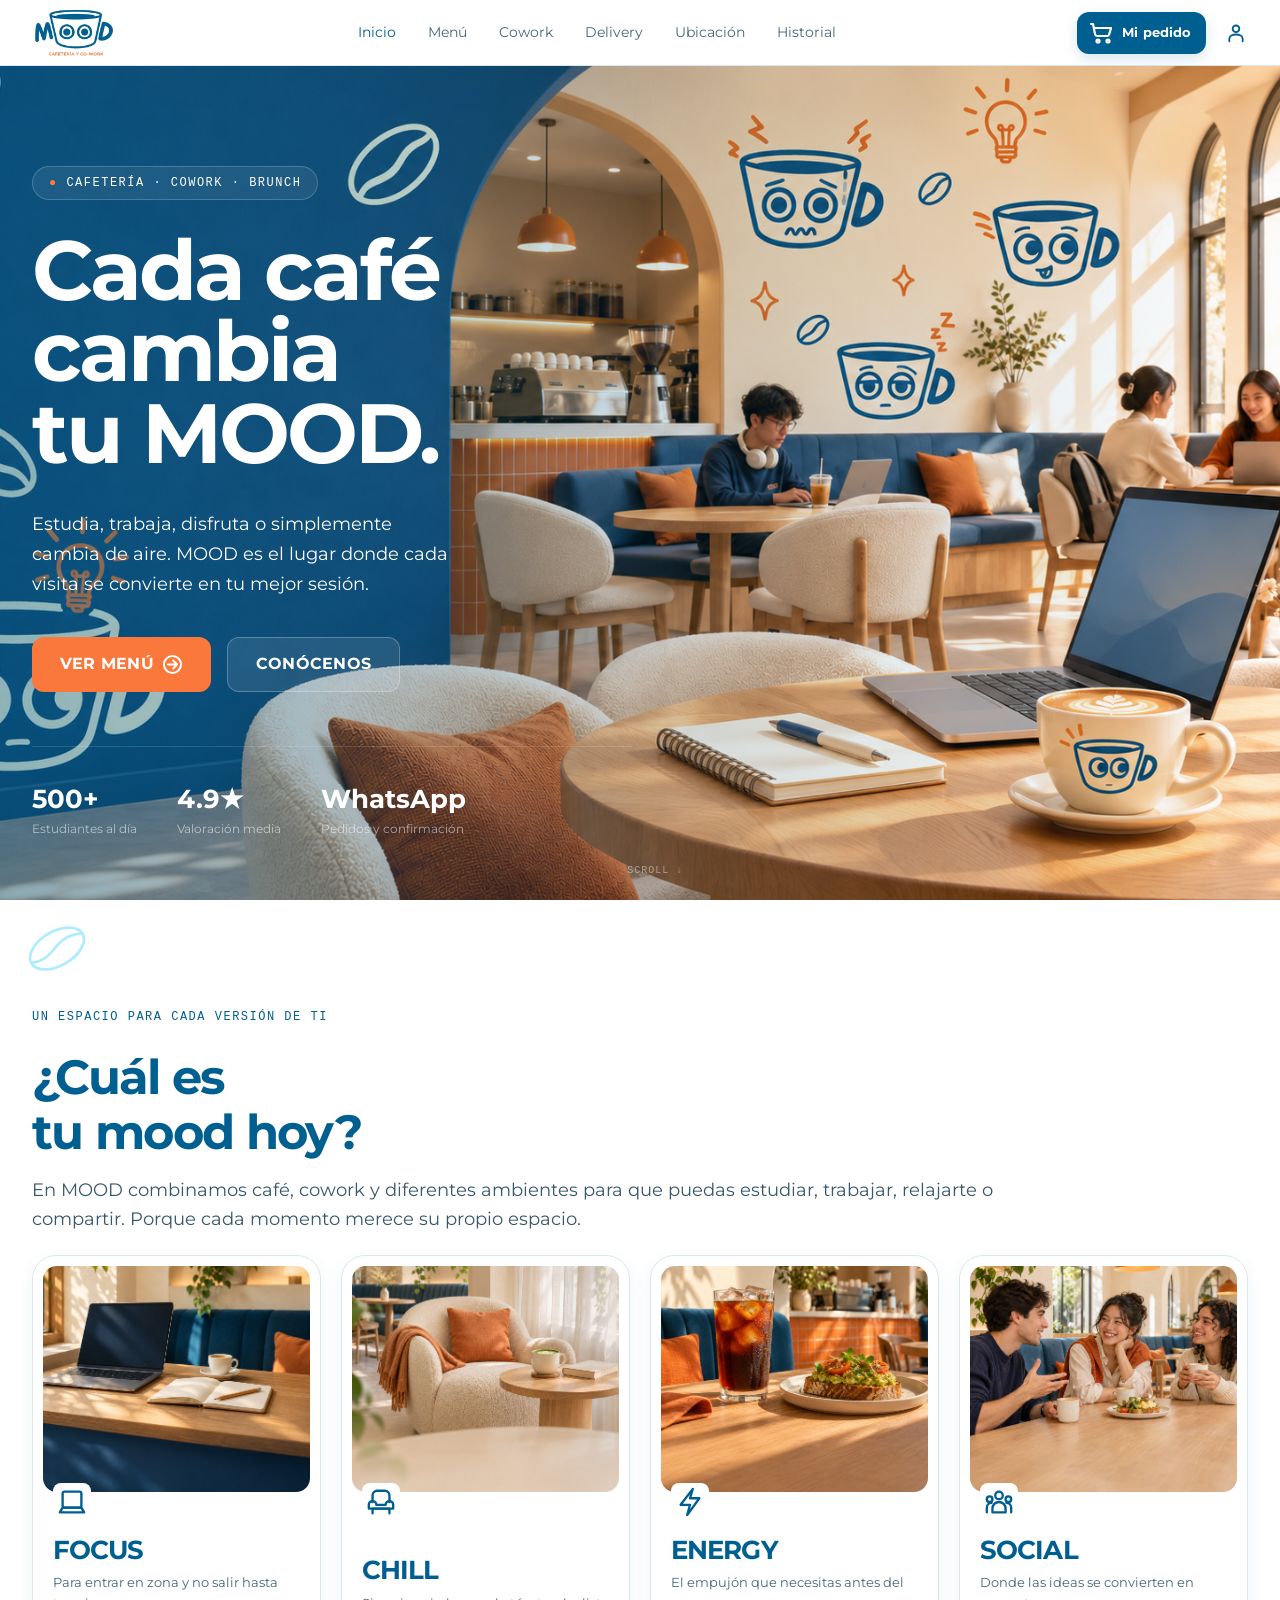
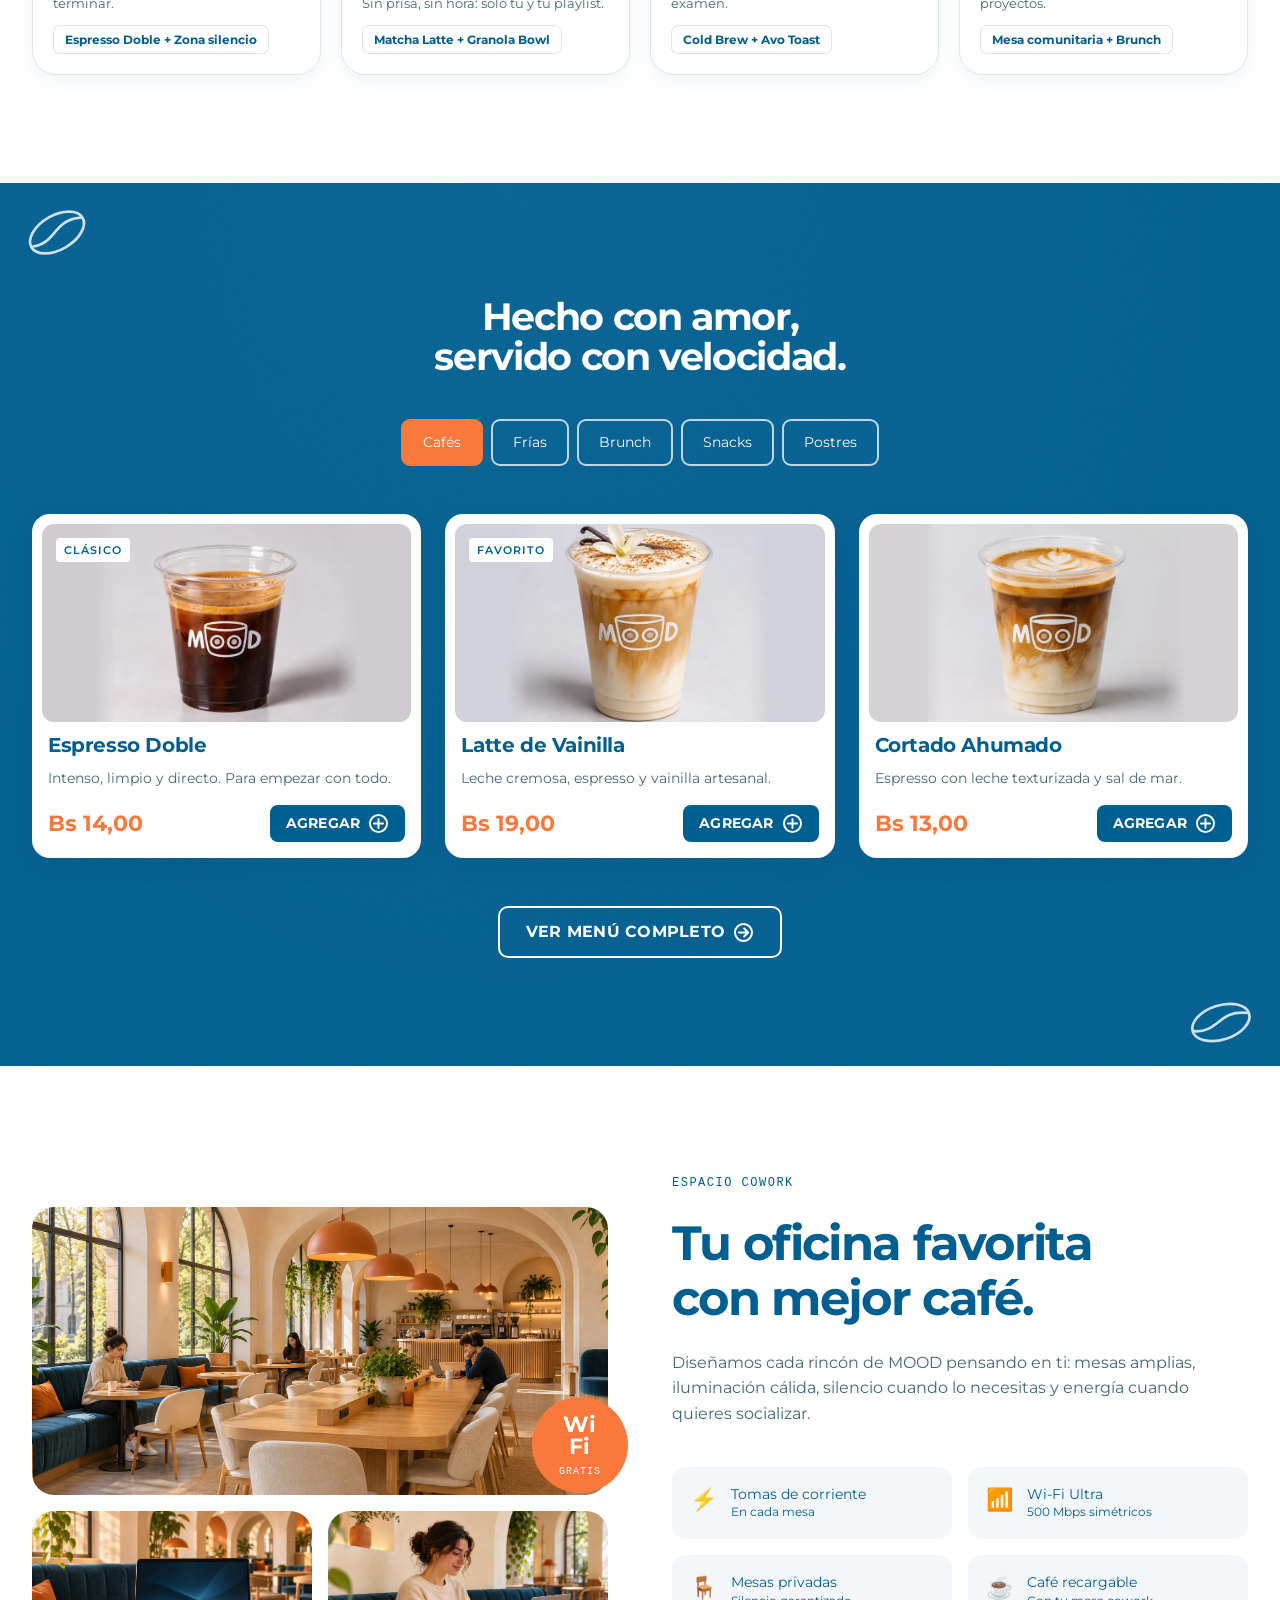
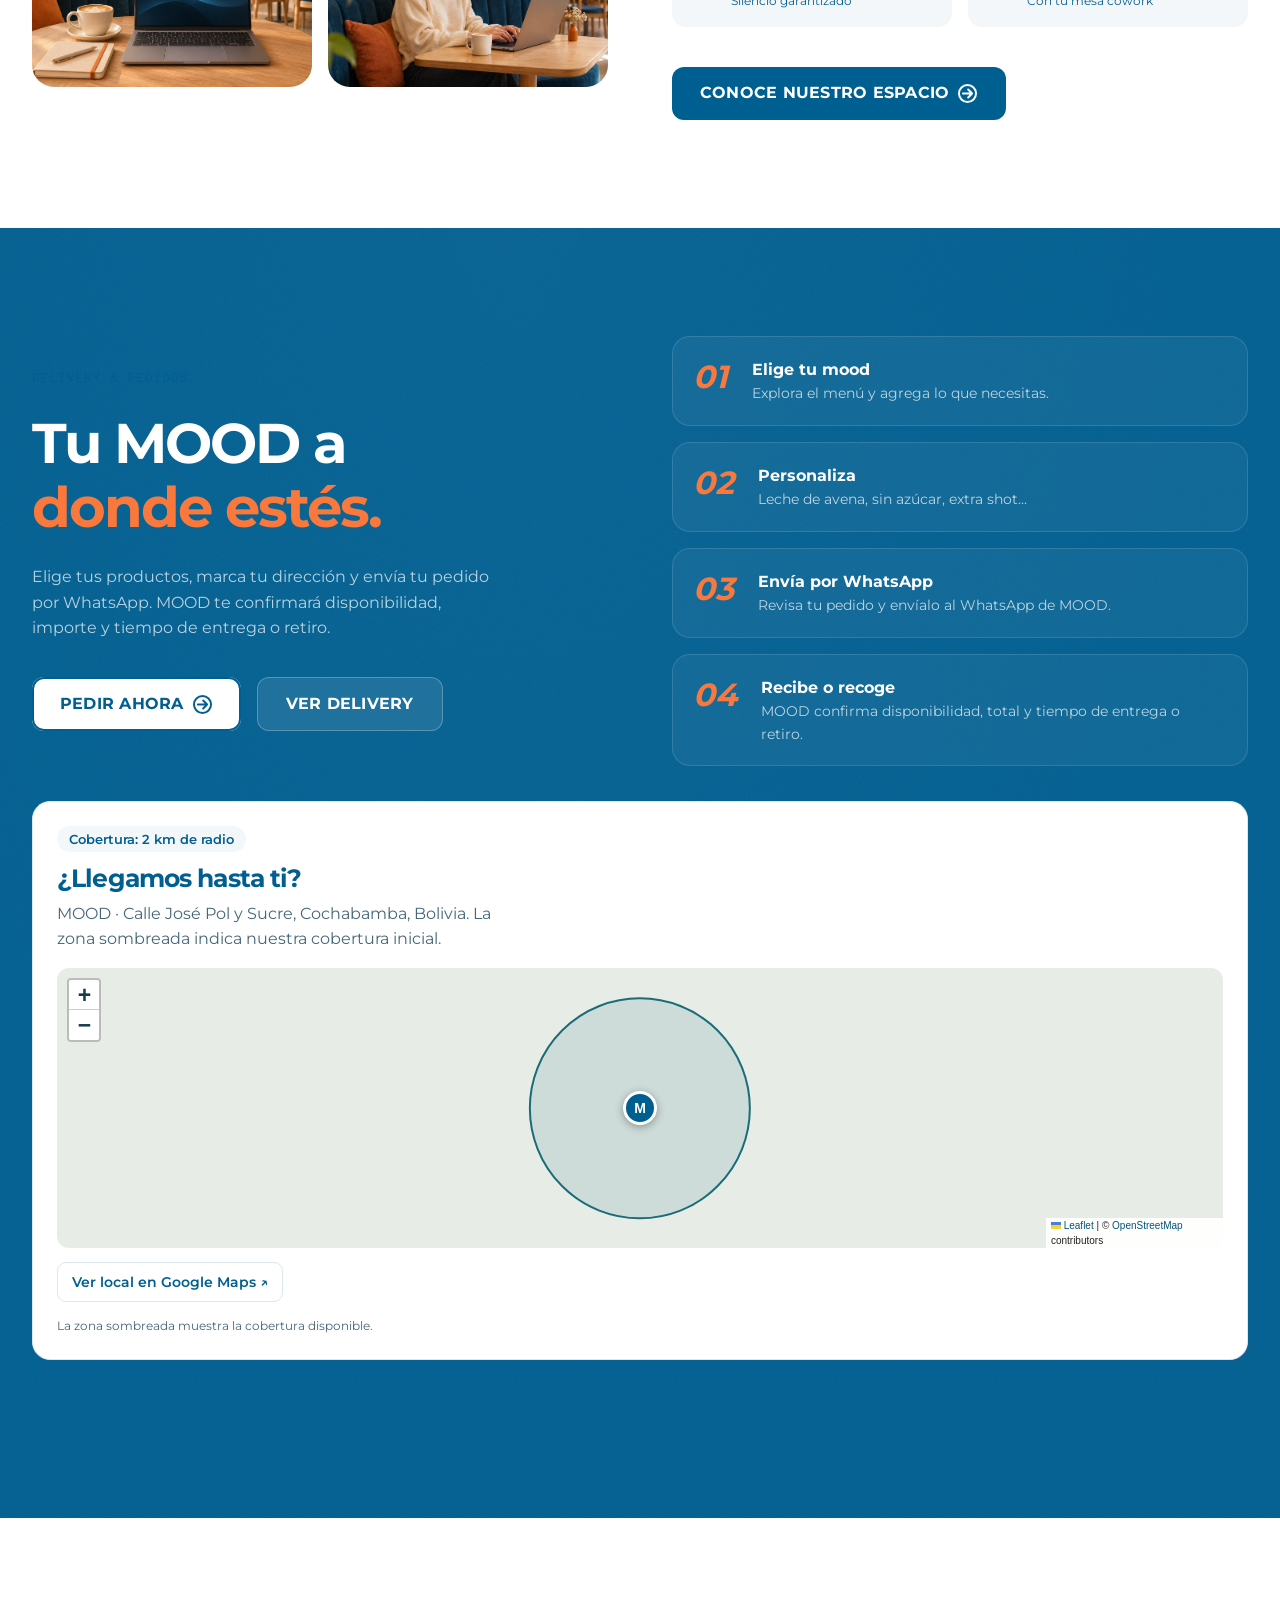
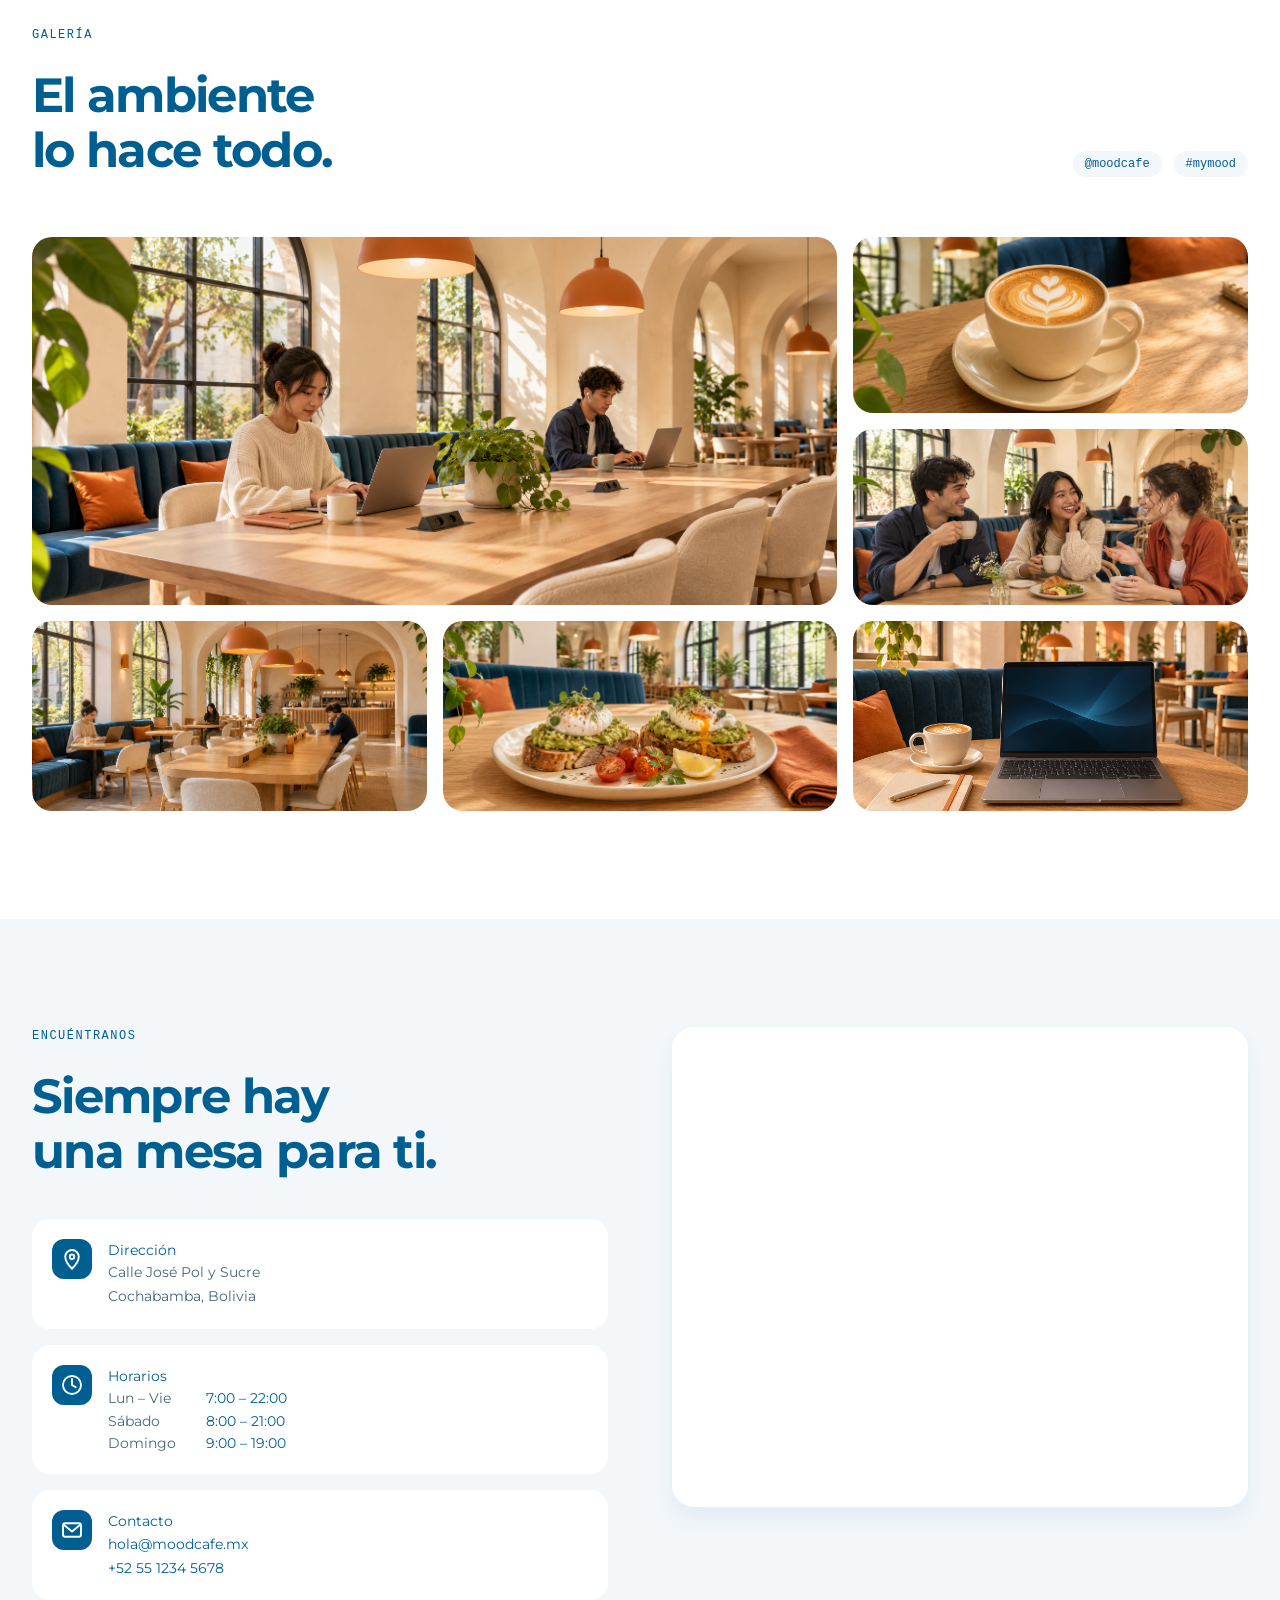
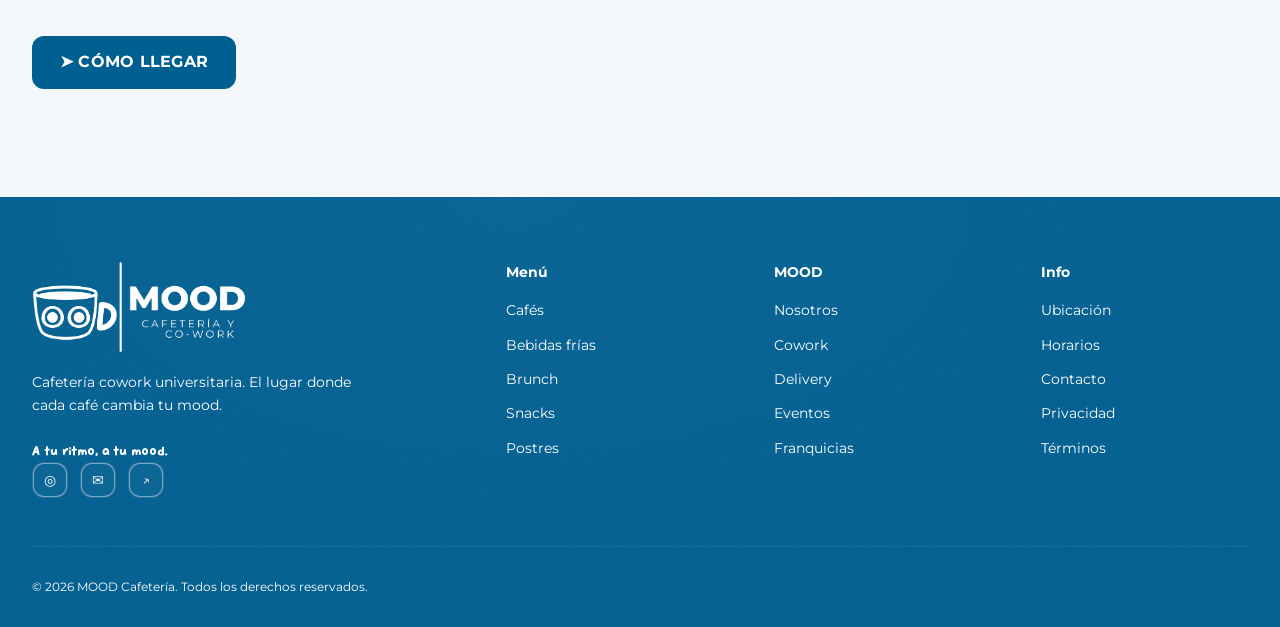
==== commit 5a2ec11d: "actualizacion2" ====
--- a/MOOD-web/index.html
+++ b/MOOD-web/index.html
@@ -18,8 +18,8 @@
   <script defer src="sistema/app.min.js"></script>
   <script defer src="EDITAR-DELIVERY.js"></script>
   <script defer src="sistema/delivery.js"></script>
-  <script defer src="EDITAR-PEDIDOS.js"></script>
-  <script defer src="sistema/recojo.js"></script>
+  <script defer src="EDITAR-PEDIDO.js"></script>
+  <script defer src="sistema/pick up.js"></script>
   <script defer src="sistema/pedidos.js"></script>
   <script defer src="sistema/seguimiento.js"></script>
 <link rel="stylesheet" href="sistema/panel.css">
